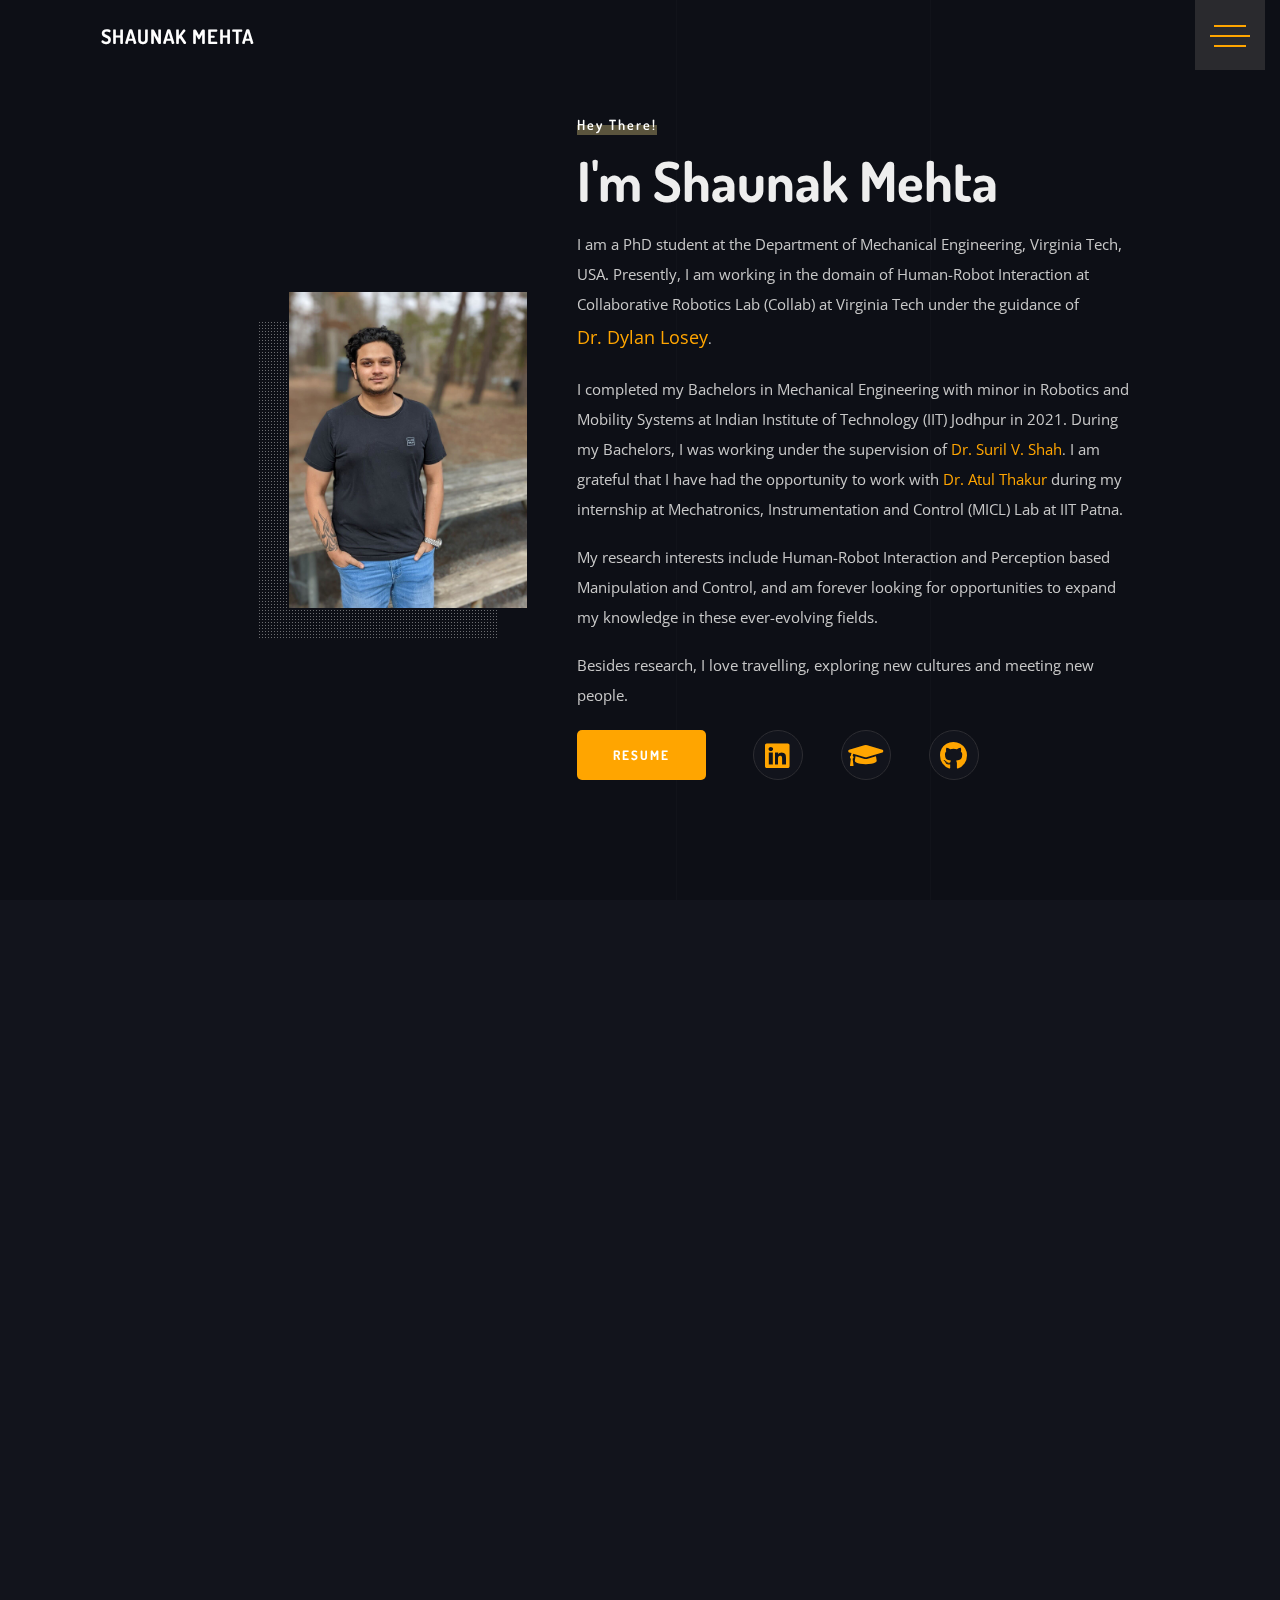
==== index.html @ 3166e446 "update test" ====
<!DOCTYPE html>
<html lang="zxx" class="no-js">

    
<meta http-equiv="content-type" content="text/html;charset=UTF-8" />
<head>

    	<!-- Metas -->
        <meta charset="utf-8">
		<meta http-equiv="X-UA-Compatible" content="IE=edge" />
        <meta name="viewport" content="width=device-width, initial-scale=1, maximum-scale=1, user-scalable=0" />
		<meta name="keywords" content="HTML5 Template Stark onepage themeforest" />
		<meta name="description" content="Stark - Onepage Multi-Purpose HTML5 Template" />
		<meta name="author" content="" />

		<!-- Title  -->
        <title>Shaunak Mehta</title>
        
		<!-- Google Fonts -->
        <link href="https://fonts.googleapis.com/css?family=Dosis:300,400,500,600,700,800" rel="stylesheet">
        <link href="https://fonts.googleapis.com/css?family=Open+Sans:300,400,500,600,700,800" rel="stylesheet">

		<!-- Plugins -->
		<link rel="stylesheet" href="css/plugins.css" />

        <!-- Core Style Css -->
        <link rel="stylesheet" href="css/style.css" />

        <script src="js/modernizr-custom.js"></script>

    </head>

    <body>
        
        <!-- =====================================
        ==== Start Loading -->

        <div class="loading valign text-center">
            <div class="full-width">
                <img src="img/loading.svg" alt="">
            </div>
        </div>

        <!-- End Loading ====
        ======================================= -->


        <!-- =====================================
        ==== Start nav-button -->

	    <div class="nav-button">
            <button class="menu-button menu-icon hover-target" id="menu-button"><span>Menu</span></button>
        </div>

        <!-- End nav-button ====
        ======================================= -->


       <!-- =====================================
        ==== Start Navbar -->
        
    	<nav class="pages-nav">
            <div class="pages-nav__item nav__list-item"><a class="link link--page hover-target" href="#page-home" style="font-size: 22px;">Home</a></div>
            <div class="pages-nav__item nav__list-item"><a class="link link--page hover-target" href="#page-projects" style="font-size: 22px;">Projects</a></div>
            <div class="pages-nav__item nav__list-item"><a class="link link--page hover-target" href="#page-publications" style="font-size: 22px;">Publications</a></div>
            <div class="pages-nav__item nav__list-item"><a class="link link--page hover-target" href="#page-contact" style="font-size: 22px;">Contact</a></div>
        </nav>

        <!-- End Navbar ====
        ======================================= -->



        <!-- =====================================
        ==== Start pages-stack -->
        
        <div class="pages-stack">

            <!-- Home -->
            <div class="page home" id="page-home">
                <header id="site-header" class="fixed-top">
                    <div class="container">
                        <nav class="navbar navbar-expand-lg stroke" align:left>
                            <a class="link link--page hover-target" style="font-size: 20px; top:15px;" href="index.html"><span class="underline-title-on-hover">Shaunak Mehta</span></a>
                            <div class="logo"></div>
                        </nav>
                    </div>
                </header>
                <div class="container-fluid">
                    <div class="row">
                        <div class="col-xs-0 col-md-1">  </div>
                        <div class="col-xs-5 col-md-3">
                            <div class="img valign">
                                <div class="pattern">
                                    <img src="img/sam_3.jpg" width=100% height="auto" alt="">
                                </div>
                            </div>
                        </div>
                        <div class="col-xs-7 col-md-7">
                            <div class="content section-padding valign">
                                <div class="caption">
                                    <h6>Hey There!</h6>
                                    <h1>I'm Shaunak Mehta</h1>
                                    <p>
                                        <font style="font-size: 15px;">I am a PhD student at the Department of Mechanical Engineering, Virginia Tech,
                                            USA. Presently, I am working in the domain of Human-Robot Interaction at
                                            Collaborative Robotics Lab (Collab) at Virginia Tech under the guidance of
                                        </font style="font-size: 15px;"> <a href="https://dylanlosey.com/"> <span class="underline-on-hover" style="font-size: 18px;">
                                            Dr. Dylan Losey </span>
                                        </a>.
                                    </p>
                                    <br>
                                    <p>
                                        <font style="font-size: 15px;">I completed my Bachelors in Mechanical Engineering with minor in Robotics and
                                            Mobility Systems at Indian Institute of Technology (IIT) Jodhpur in 2021. During
                                            my Bachelors, I was working under the supervision of </font> <a
                                            href="http://surilshah.weebly.com/"><span class="underline-on-hover" style="font-size: 15px;">
                                            Dr. Suril V. Shah</span>
                                        </a>. <font style="font-size: 15px;">I am grateful that I have had the opportunity to work with </font> <a style="font-size: 15px;"
                                            href="http://www.iitp.ac.in/~athakur/index.html"><span class="underline-on-hover">
                                            Dr. Atul Thakur</span>
                                        </a>
                                        <font style="font-size: 15px;">during my internship at Mechatronics, Instrumentation and Control (MICL) Lab
                                            at IIT Patna. </font>
                                    </p>
                                    <br>
                                    <p>
                                        <font style="font-size: 15px;"> My research interests include Human-Robot Interaction and Perception based
                                            Manipulation and Control, and am forever looking for opportunities to expand my
                                            knowledge in these ever-evolving fields. </font>
                                    </p>
                                    <br>
                                    <p>
                                        <font style="font-size: 15px;"> Besides research, I love travelling, exploring new cultures and meeting new
                                            people.<br></font>
                                    </p>
    
                                    <a href="RESUME/Shaunak_Resume_2022.pdf" class="butn butn-bg mt-20">
                                        <span>Resume</span>
                                    </a>
    
                                    <div class="social">
                                        <right>
                                            &emsp;
                            
                                            <a href="https://www.linkedin.com/in/shaunak-mehta-b368a2164/"><span
                                                    class="icon">
                                                    <i class="fab fa-linkedin fa-2x" style="color:orange;"></i></span>
                                            </a>
                                            &emsp;&emsp;
                                            <a href="https://scholar.google.com/citations?user=_w0rrk8AAAAJ&hl=en"><span
                                                    class="icon">
                                                    <i class="fa fa-graduation-cap fa-2x" style="color:orange;"></i></span>
                                            </a>
                                            &emsp;&emsp;
                                            <a href="https://github.com/mehtashaunak"><span class="icon">
                                                    <i class="fab fa-github fa-2x" style="color:orange;"></i></span>
                                            </a>
                                            <!-- &emsp;&emsp;
                                            <a href="https://www.facebook.com/shaunak.mehta.54"><span class="icon">
                                                    <i class="fab fa-facebook-f fa-2x" style="color:orange;"></i></span>
                                            </a> -->
                                        </right>
    
                                    </div>
                                </div>
                            </div>
                        </div>
    
                    </div>
                </div>
            </div>
            <!-- /Home -->

            
            <!-- Projects -->
            <div class="page about" id="page-projects">
                
                <div class="butn">
                    <a href="index.html"><span
                        class="icon" >
                        <i class="fas fa-home fa-3x" style="color:orange"></i></span>
                    </a>
                </div>

                <div class="container-fluid">
                    <div class="row">
    
                        <div class="col-xs-8 col-lg-12">
                            <div class="content section-padding">
    
                                <div class="section-head">
                                    <h5><span style="color: orange">P</span>rojects</h5>
                                    <h3>Projects</h3>
                                </div>
    
    
                                <div class="services mt-80">
                                    <div class="sub-head mb-50">
                                        <h5>Past <span style="color: orange">Projects</span></h5>
                                    </div>
    
                                    <div class="row">
                                        <!-- <div class="col-md-9">
                                            <div class="item">
                                                <div class="sub-head-title mb-50">
                                                    <h5><span>Learning Latent Actions Without Human Demonstrations</span>
                                                    </h5>
                                                    <h6 style="font-size:15px">August 2021 – September 2021 | Guide - Dr.
                                                        Dylan Losey | Virginia Tech , USA</h6>
                                                    <p>• Aimed to remove human from the loop for training a robot to perform
                                                        assistive tasks for disabled people. <br>
                                                        • Trained the robot in a simulated environment by defining a reward
                                                        function to accomplish a certain task while maximizing the Shanon
                                                        entropy. <br>
                                                        • Combined the learned actions and transferred these complex actions
                                                        to simple 2 degree of freedom joystick inputs for ease of completing
                                                        daily tasks. <br>
                                                        • Conducted a user study to find the ease of use of our method
                                                        compared to industry standards and to understand what an
                                                        inexperienced user prefers to use.</p>
                                                </div>
                                            </div>
                                        </div> -->
    
                                        <div class="col-xs-0 col-md-2">  </div>
                                        <div class="col-xs-0 col-md-8">
                                            <div class="item">
                                                <div class="sub-head-title mb-50">
                                                    <h5><span>Vision Based Control and Manipulation of Half Humanoid
                                                            Robot</span></h5>
                                                    <h6 style="font-size:15px">Indian Space Research Organization (ISRO) |
                                                        Respond Project | March 2021 - May 2021</h6>
                                                    <p>• Set up and controlled the custom half humanoid developed by ISRO using ROS and MoveIt. <br>
                                                        • Extracted pose from vision data in 3D Cartesian space to implement motion planning with and without obstacles. <br>
                                                        • Implemented eye to hand Image Based Visual Servoing in Joint Space for the custom robot.
                                                    </p>
                                                </div>
                                            </div>
                                        </div>
                                    </div>
    
                                    <div class="row">
                                        <div class="col-xs-0 col-md-2">  </div>
                                        <div class="col-xs-0 col-md-8">
                                            <div class="item">
                                                <div class="sub-head-title mb-50">
                                                    <h5><span>Image Based Visual Servoing for Tumbling Objects</span></h5>
                                                    <h6 style="font-size:15px">November 2020 – February 2021 | Guide - Dr.
                                                        Suril V. Shah | IIT Jodhpur , India</h6>
                                                    <p>• Extracted feature points from an uncooperative tumbling object to
                                                        create an elliptical track in the image plane. <br>
                                                        • A proportional controller was utilozed in order to minimize the
                                                        error between the current elliptical track and the desired features.
                                                        <br>
                                                        • This algorithm was successfully implemented on a 6 DoF UR-5 robot
                                                        to servo towards a tumblong object.</p>
                                                </div>
                                            </div>
                                        </div>
                                    </div>
                                        
                                    <div class="row">
                                        <div class="col-xs-0 col-md-2">  </div>
                                        <div class="col-xs-0 col-md-8">
                                            <div class="item">
                                                <div class="sub-head-title mb-50">
                                                    <h5><span>Student Mixture Model Based Visual Servoing</span></h5>
                                                    <h6 style="font-size:15px">August 2019 – October 2020 | Guide - Dr.
                                                        Suril Shah | IIT Jodhpur , India</h6>
                                                    <p>• Developed a novel approach for visual servoing based on student
                                                        t-distribution mixture model (SMM).<br>
                                                        • Successfully achieved image modelling using SMM, analytically
                                                        formulated interaction matrix and a SMM based framework for Image
                                                        Based Visual Servoing (IBVS) without any requirement of feature
                                                        tracking and correspondence.<br>
                                                        • Systematic experimental validation was carried out using various
                                                        test scenarios, test objects (shapes and sizes), object textures,
                                                        obstacles etc. showing promising results.</p>
                                                </div>
                                            </div>
                                        </div>
                                    </div>
    
                                    <div class="row">
                                        <div class="col-xs-0 col-md-2">  </div>
                                        <div class="col-xs-0 col-md-8">
                                            <div class="item">
                                                <div class="sub-head-title mb-50">
                                                    <h5><span>Design and Development of Laparoscopic Simulator with 3 DoF
                                                            Haptic Feedback</span></h5>
                                                    <h6 style="font-size:15px">(Summer Research Internship) May 2019 – July
                                                        2019 | Guide - Dr. Atul Thakur | Indian Institute of Technology
                                                        Patna, India</h6>
                                                    <p>• This project aimed to develop of a novel kinesthetic haptic device
                                                        for laparoscopic simulation providing a 3 DoF force feedback.<br>
                                                        • Development was focussed on user interaction with virtual organs
                                                        instead of cadavers for realistic experience, for training and
                                                        improving the skills of surgeons in surgical process of
                                                        laparoscopy.<br>
                                                        • Achieved force feedback in x and y direction using a cable-driven
                                                        parallel mechanism, and in z-direction using a ferrofluid based
                                                        damper and a capstan drive mechanism.</p>
                                                </div>
                                            </div>
                                        </div>
                                    </div>
    
                                    <div class="row">
                                        <div class="col-xs-0 col-md-2">  </div>
                                        <div class="col-xs-0 col-md-8">
                                            <div class="item">
                                                <div class="sub-head-title mb-50">
                                                    <h5><span>Vision Based Control and Grasping with UR-5 Manipulator</span>
                                                    </h5>
                                                    <h6 style="font-size:15px">January 2019 – April 2019 | Guide - Dr. Suril
                                                        Shah | IIT Jodhpur , India</h6>
                                                    <p>• Studied the Image Based Visual Servoing algorithm and operation of
                                                        UR-5 Robotic Manipulator.<br>
                                                        • Successfully controlled the position, velocity and acceleration of
                                                        6 Degree of Freedom UR-5 manipulator using ROS. <br>
                                                        • Multiple feature detection and tracking was achieved with the
                                                        implementation of visual servoing algorithm.</p>
                                                </div>
                                            </div>
                                        </div>
                                    </div>
    
                                    <div class="row">
                                        <div class="col-xs-0 col-md-2">  </div>
                                        <div class="col-xs-0 col-md-8">
                                            <div class="item">
                                                <div class="sub-head-title mb-50">
                                                    <h5><span>Dsign and Development of a Smart Rail Guided Vehicle
                                                            (RGV)</span></h5>
                                                    <h6 style="font-size:15px">(Summer Internship) May 2018 – July 2018
                                                        |Godrej Interio, Mumbai, India</h6>
                                                    <p>• The focus of this pojects was to design and prototype an automated
                                                        RGV for interplant material transfer in an industrial setting.<br>
                                                        • A RGV was designed on Fusion 360 taking into onsideration the
                                                        payload, slope, operating speeds, etc. and a detailed analysis was
                                                        performed for the same.<br>
                                                        • A LIDAR sensor was integrated to get a real-time feedback of the
                                                        open environment to avoid the obstacles/personnel in its path for
                                                        the purpose of avoiding hazards.</p>
                                                </div>
                                            </div>
                                        </div>
                                    </div>
    
                                    <div class="row">
                                        <div class="col-xs-0 col-md-2">  </div>
                                        <div class="col-xs-0 col-md-8">
                                            <div class="item">
                                                <div class="sub-head-title mb-50">
                                                    <h5><span>Bluetooth Integrated Automotive with Obstacle Avoidance
                                                        </span></h5>
                                                    <h6 style="font-size:15px">January 2018 – April 2018 | IIT Jodhpur ,
                                                        India</h6>
                                                    <p>• Interfaced a battery operated vehicle with smart phone with the
                                                        help of a HC-05 bluetooth module using an Arduino platform.<br>
                                                        • Developed an application to connect to and control the car using
                                                        the smart phone.<br>
                                                        • A SONAR interfaced with an Arduino platform was used to scan the
                                                        surrounding areas for obstacles and accordingly govern
                                                        the car to safety surpassing the input given by the smartphone.</p>
                                                </div>
                                            </div>
                                        </div>
                                    </div>
                                </div>
    
                            </div>
                        </div>
                        <div class="col-lg-5 simg bg-img" data-background="img/1.jpg"></div>
    
                    </div>
                </div>
            </div>
            <!-- /Portfolio -->

            <!-- blog -->
            <div class="page about" id="page-publications">
                <div class="butn">
                    <a href="index.html"><span
                        class="icon" >
                        <i class="fas fa-home fa-3x" style="color:orange"></i></span>
                    </a>
                </div>
                <div class="container-fluid">
                    <div class="row">
                        <div class="col-xs-8 col-lg-12">
                            <div class="content section-padding">
                                <div class="section-head">
                                    <h5><span style="color: orange">P</span>ublications</h5>
                                    <h3>Publications</h3>
                                </div>
                                <div class="services mt-80">
                                    <div class="sub-head mb-50">
                                        <h5><span style="color: orange">2022</span></h5>
                                    </div>
    
                                    <div class="row">
                                        <div class="col-xs-0 col-md-1">  </div>
                                        <div class="col-xs-0 col-md-11">
    
                                            <table>
                                                <tr>
                                                    <td align="left">
                                                        <h6 style="font-size:30px"> <font>RISO: Combining Rigid Grippers with Soft Switchable Adhesives</font></h6>
                                                        <br>
                                                        <h6 style="font-size:20px"><font> Shaunak A. Mehta, Yeunhee Kim, Joshua Hoegerman, 
                                                            Michael D. Bartlett and Dylan P. Losey </font></h6> 
                                                        <a href="papers/shaunak_robosoft2023.pdf" class="butn_pub butn_pub-bg mt-20">
                                                            <span style="font-size:15px">Read Paper</span>
                                                        </a>
                                                        </h6>
                                                    </td> 
                                                    <td align="center">
                                                        <img src="img/shaunak_robosoft2023.png" width=50% height="auto" alt="">
                                                    </td>
                                                </tr>
                                                <tr>
                                                    <td> <br></td>
                                                    <td> <br></td>
                                                </tr>
                                                <tr>
                                                    <td align="left">
                                                        <h6 style="font-size:30px"> <font>Unified Learning from Demonstrations, Corrections and Preferences
                                                            During Physical Human-Robot Interaction</font></h6>
                                                        <br>
                                                        <h6 style="font-size:20px"><font> Shaunak A. Mehta and Dylan P. Losey </font></h6> 
                                                        <a href="papers/shaunak_thri2022.pdf" class="butn_pub butn_pub-bg mt-20">
                                                            <span style="font-size:15px">Read Paper</span>
                                                        </a>
                                                        </h6>
                                                    </td> 
                                                    <td align="center">
                                                        <img src="img/shaunak_thri2022.png" width=50% height="auto" alt="">
                                                    </td>
                                                </tr>
                                                <tr>
                                                    <td> <br></td>
                                                    <td> <br></td>
                                                </tr>
                                                <tr>
                                                    <td align="left">
                                                        <h6 style="font-size:30px"> <font>Learning to Share Autonomy from Repeated Human-Robot Interaction</h6>
                                                        <br>
                                                        <h6 style="font-size:20px"><font>Ananth Jonnavittula, Shaunak A. Mehta and Dylan P. Losey </font></h6> 
                                                        <a href="papers/ananth_tro2022.pdf" class="butn_pub butn_pub-bg mt-20">
                                                            <span style="font-size:15px">Read Paper</span>
                                                        </a>
                                                        </h6>
                                                    </td> 
                                                    <td align="center">
                                                        <img src="img/ananth_tro2022.png" width=50% height="auto" alt="">
                                                    </td>
                                                </tr>
                                                <tr>
                                                    <td> <br></td>
                                                    <td> <br></td>
                                                </tr>
                                                <tr>
                                                    <td align="left">
                                                        <h6 style="font-size:30px"> <font>Learning Latent Actions Without Human Demonstrations</h6>
                                                        <br>
                                                        <h6 style="font-size:20px"><font>Shaunak A. Mehta, Sagar Parekh and Dylan P. Losey</font></h6> 
                                                        <a href="papers/shaunak_icra2022.pdf" class="butn_pub butn_pub-bg mt-20">
                                                            <span style="font-size:15px">Read Paper</span>
                                                        </a>
                                                        </h6>
                                                    </td> 
                                                    <td align="center">
                                                        <img src="img/shaunak_icra2022.png" width=50% height="auto" alt="">
                                                    </td>
                                                </tr>
                                            </table>
                                        </div>
                                    </div>
                                </div>
    
                                <div class="services mt-80">
                                    <div class="sub-head mb-50">
                                        <h5><span style="color: orange">2020</span></h5>
                                    </div>
    
                                    <div class="row">
                                        <div class="col-xs-0 col-md-1">  </div>
                                        <div class="col-xs-0 col-md-11">
                                            <table>
                                                <tr>
                                                    <td align="left">
                                                        <h6 style="font-size:30px"> <font>Student Mixture
                                                            Model Based Visual Servoing</h6>
                                                        <br>
                                                        <h6 style="font-size:20px"><font>Mithun P., Shaunak A. Mehta, Suril V.
                                                            Shah, Gaurav Bhatnagar, K.Madhava Krishna.</font></h6> 
                                                        <a href="papers/SMM_2020.pdf" class="butn_pub butn_pub-bg mt-20">
                                                            <span style="font-size:15px">Read Paper</span>
                                                        </a>
                                                        </h6>
                                                    </td> 
                                                    <td align="center">
                                                    </td>
                                                </tr>
                                            </table>
                                        </div>
                                    </div>
                                </div>
                            </div>
                        </div>
                    </div>
                </div>
            </div>
            <!-- /blog -->


            <!-- Contact -->
            <div class="page contact" id="page-contact">
                <div class="butn">
                    <a href="index.html"><span
                        class="icon" >
                        <i class="fas fa-home fa-3x" style="color:orange"></i></span>
                    </a>
                </div>
                <div class="container-fluid">
                    <div class="row">
    
                        <div class="col-lg-12">
                            <div class="content section-padding">
    
                                <div class="section-head">
                                    <h5><span style="color: orange;">C</span>ontact Me</h5>
                                    <h3>Contact</h3>
                                </div>
    
                                <div class="contact-info">
                                    <div class="sub-head mb-50">
                                        <h5>Contact <span style="color: orange;"> Info</span></h5>
                                    </div>
    
                                    <div class="row">
                                        <div class="col-xs-6 col-sm-6 col-md-6">
                                            <div class="item">
                                                <span class="icon"><i class="fas fa-phone"
                                                        style="color: orange;"></i></span>
                                                <div class="cont">
                                                    <h6>Phone</h6>
                                                    <p>+1 (267) 466-7174 </p>
                                                </div>
                                            </div>
                                        </div>
                                        <div class="col-xs-6 col-sm-6 col-md-6">
                                            <div class="item">
                                                <span class="icon"><i class="fas fa-envelope"
                                                        style="color: orange;"></i></span>
                                                <div class="cont">
                                                    <h6>Email</h6>
                                                    <a
                                                        href="https://mail.google.com/mail/u/0/?fs=1&tf=cm&source=mailto&to=mehtashaunak@vt.edu">
                                                        <span class="underline-contact-on-hover">mehtashaunak@vt.edu</span>
                                                    </a>
                                                </div>
                                            </div>
                                        </div>
    
    
                                    </div>
                                    <div class="sub-head mb-50">
                                        <h5>Social <span style="color: orange;"> Media</span></h5>
                                    </div>
    
                                    <div class="row">
                                        <div class="col-xs-6 col-sm-6 col-md-6">
                                            <div class="item">
                                                <span class="icon"><i class="fab fa-linkedin"
                                                        style="color: orange;"></i></span>
                                                <div class="cont">
                                                    <h6>LinkedIn</h6>
                                                    <a href="https://www.linkedin.com/in/shaunak-mehta-b368a2164/">
                                                        <span class="underline-contact-on-hover">Connect</span>
                                                    </a>
                                                </div>
                                            </div>
                                        </div>
                                        <div class="col-xs-6 col-sm-6 col-md-6">
                                            <div class="item">
                                                <span class="icon"><i class="fa fa-graduation-cap"
                                                        style="color: orange;"></i></span>
                                                <div class="cont">
                                                    <h6>Google Scholar</h6>
                                                    <a href="https://scholar.google.com/citations?user=_w0rrk8AAAAJ&hl=en">
                                                        <span class="underline-contact-on-hover"> Citations</span>
                                                    </a>
                                                </div>
                                            </div>
                                        </div>
                                    </div>
    
                                    <div class="row">
                                        <div class="col-xs-6 col-sm-6 col-md-6">
                                            <div class="item">
                                                <span class="icon"><i class="fab fa-github "
                                                        style="color: orange;"></i></span>
                                                <div class="cont">
                                                    <h6>GitHub</h6>
                                                    <a href="https://github.com/mehtashaunak">
                                                        <span class="underline-contact-on-hover">View Profile</span>
                                                    </a>
                                                </div>
                                            </div>
                                        </div>
                                        <div class="col-xs-6 col-sm-6 col-md-6">
                                            <div class="item">
                                                <span class="icon"><i class="fab fa-facebook-f"
                                                        style="color: orange;"></i></span>
                                                <div class="cont">
                                                    <h6>Facebook</h6>
                                                    <a href="https://www.facebook.com/shaunak.mehta.54">
                                                        <span class="underline-contact-on-hover">View Profile</span>
                                                    </a>
                                                </div>
                                            </div>
                                        </div>
                                    </div>
    
                                </div>
    
                            </div>
                        </div>
                        <div class="col-lg-5 simg bg-img" data-background="img/5.jpg"></div>
    
                    </div>
                </div>
            </div>
            <!-- /Contact -->

        </div>

        <!-- End pages-stack ====
        ======================================= -->



        <!-- =====================================
        ==== Start cursor -->

        <div class='cursor' id="cursor"></div>
        <div class='cursor2' id="cursor2"></div>
        <div class='cursor3' id="cursor3"></div>

        <!-- End cursor ====
        ======================================= -->


       
        <!-- jQuery -->
        <script src="js/jquery-3.0.0.min.js"></script>
        <script src="js/jquery-migrate-3.0.0.min.js"></script>

        <!-- popper.min -->
        <script src="js/popper.min.js"></script>

        <!-- bootstrap -->
        <script src="js/bootstrap.min.js"></script>

        <!-- classie -->
        <script src="js/classie.js"></script>

        <!-- Main -->
        <script src="js/main.js"></script>

        <!-- jquery.waypoints.min -->
        <script src="js/jquery.waypoints.min.js"></script>

        <!-- jquery.counterup.min -->
        <script src="js/jquery.counterup.min.js"></script>

        <!-- owl carousel -->
        <script src="js/owl.carousel.min.js"></script>

        <!-- isotope.pkgd.min js -->
        <script src="js/isotope.pkgd.min.js"></script>

        <!-- jquery.magnific-popup.min js -->
        <script src="js/jquery.magnific-popup.min.js"></script>

        <!-- validator js -->
        <script src="js/validator.js"></script>

        <!-- custom scripts -->
        <script src="js/scripts.js"></script>

    </body>

</html>
---- css/plugins.css ----
/*-----------------------------------------------------------------------------------

    Description: The Multi-Purpose Onepage Template
    Author: ui-themez
    Author URI: http://themeforest.net/user/ui-themez
    Version: 1.0

-----------------------------------------------------------------------------------*/

/* ----------------------------------------------------------------
			[ All Css Plugins & Helper Classes File ]
-----------------------------------------------------------------*/

/* == bootstrap == */
@import url("plugins/bootstrap.min.css");

/* == animate Headline == */
@import url("plugins/animate.min.css");

/* == YouTubePopUp == */
@import url("plugins/component.css");

/* == component == */
@import url("plugins/component.css");

/* == magnific-popup == */
@import url("plugins/magnific-popup.css");

/* == themify-icons icon font == */
@import url("plugins/themify-icons.css");

/* == fontawesome icon font == */
@import url("plugins/fontawesome-all.min.css");

/* == owl.carousel == */
@import url("plugins/owl.carousel.min.css");
@import url("plugins/owl.theme.default.min.css");

/* == helper classes == */
@import url("plugins/helper.css");
---- css/style.css ----
/*-----------------------------------------------------------------------------------
 Theme Name: Stark
 Description: The Portfolio Onepage Template
 Author: ui-themez
 Author URI: http://themeforest.net/user/ui-themez
 Version: 1.0
 Main Color   : #FAC921
 main Fonts    : Poppins , Open Sans
-----------------------------------------------------------------------------------*/
/* ----------------------------------------------------------------
 == Table Of Content
	01 Basics
	02 Buttons
	03 pages-nav
	04 page
	05 home
	06 about
	07 resume
	08 portfolio
	09 portfolio
	10 contact
	11 Responsive
	12 Theme Switch
 	13 Footer
---------------------------------------------------------------- */
/* ----------------------------------------------------------------
     [ 01 Start Basics ]
-----------------------------------------------------------------*/
* {
  margin: 0;
  padding: 0;
  -webkit-box-sizing: border-box;
          box-sizing: border-box;
  outline: none;
  list-style: none;
  word-wrap: break-word;
}

body {
  color: #fff;
  line-height: 1.3;
  font-weight: 400;
  font-size: 14px;
  font-family: 'Dosis', sans-serif;
  overflow-x: hidden !important;
  background: #12141C;
}

h1, h2, h3, h4, h5, h6 {
  font-weight: 600;
  margin-bottom: 0;
}

p {
  font-size: 14px;
  font-weight: 400;
  font-family: 'Open Sans', sans-serif;
  color: rgb(201, 201, 201);
  line-height: 2;
  margin: 0;
}

/* img {
  width: 100%;
  height: auto;
}

img {
  width: 100%;
  height: auto;
} */

ul {
  margin-bottom: 0;
}

span, a, a:hover {
  display: inline-block;
  text-decoration: none;
  color: inherit;
}

.section-padding {
  padding: 60px 40px;
}

.section-head {
  margin-bottom: 50px;
  position: relative;
}
.section-head h5 {
  color: #eee;
  font-size: 14px;
  font-weight: 700;
  letter-spacing: 4px;
  text-transform: uppercase;
}
.section-head h5 span {
  color: #d0bb79;
  font-size: 55px;
  font-weight: 800;
  text-transform: uppercase;
  position: relative;
  margin-right: 5px;
  padding: 0 5px;
}
.section-head h5 span:after {
  content: '';
  width: 100%;
  height: 100%;
  position: absolute;
  left: 0;
  bottom: 0;
  background: #2D2D32;
  opacity: .5;
  z-index: -1;
}
.section-head h3 {
  font-size: 80px;
  font-weight: 800;
  letter-spacing: 30px;
  text-transform: uppercase;
  color: #2A2A2E;
  position: absolute;
  bottom: -30%;
  left: 8%;
  width: 100%;
  text-align: left;
  opacity: .2;
  z-index: -1;
}

.sub-head {
  padding-bottom: 20px;
  border-bottom: 1px dashed #847c7c;
  position: relative;
}
.sub-head:after {
  content: '';
  width: 10px;
  height: 10px;
  border: 1px solid #847c7c;
  border-radius: 50%;
  position: absolute;
  right: -10px;
  bottom: -5px;
}
.sub-head h5 {
  color: #fff;
  font-weight: 800;
  text-transform: uppercase;
}

.sub-head span {
  color:  orange;
}

.sub-head-title {
  padding-bottom: 0px;
  /* border-bottom: 1px dashed #847c7c; */
  position: relative;
}
/* .sub-head-title:after {
  content: '';
  width: 10px;
  height: 10px;
  border: 1px solid #847c7c;
  border-radius: 50%;
  position: absolute;
  right: -10px;
  bottom: -5px;
} */

.sub-head-title h5 {
  color: #fff;
  font-weight: 800;
  /* text-transform: uppercase; */
}
.sub-head h6 {
  color: #fff;
  font-weight: 50;
  /* text-transform: uppercase; */
}
.sub-head-title span {
  color: #ccc;
}

.bg-gray {
  background: #12141C;
}

.o-hidden {
  overflow: hidden;
}

.ontop {
  position: relative;
  z-index: 4;
}

.position-re {
  position: relative;
}

.full-width {
  width: 100% !important;
}

.lg-line-height {
  line-height: 1.5;
}

.bg-img {
  background-size: cover;
  background-repeat: no-repeat;
  background-position: center center;
}

.bg-fixed {
  background-attachment: fixed;
}

.valign {
  display: -webkit-box;
  display: -ms-flexbox;
  display: flex;
  -webkit-box-align: center;
  -ms-flex-align: center;
  align-items: center;
}

.container-fluid {
  padding: 0;
}

.owl-theme .owl-nav.disabled + .owl-dots {
  margin-top: 15px;
  display: inline-block;
}

.owl-theme .owl-dots .owl-dot span {
  width: 10px;
  height: 10px;
  margin: 0 5px;
  border-radius: 50%;
  background: rgba(200, 200, 200, 0.4);
}

.owl-theme .owl-dots .owl-dot.active span,
.owl-theme .owl-dots .owl-dot:hover span {
  background: #d0bb79;
}

.box {
  display: flex;
  align-items:center;
}
/* ----------------------------------------------------------------
     [ End Basics ]
-----------------------------------------------------------------*/
/* ----------------------------------------------------------------
     [ 02 Start Buttons ]
-----------------------------------------------------------------*/
.butn {
  padding: 15px 35px;
  border-radius: 5px;
  position: relative;
  z-index: 3;
  border: 1px solid transparent;
  -webkit-transition: all .4s;
  transition: all .4s;
  cursor: pointer;
  outline: none !important;
  overflow: hidden;
}
.butn:after {

/*   content: 'RESUME'; */
  padding: 15px 35px;
  border-radius: 5px;
  position: relative;
  z-index: 3;
  border: 1px solid transparent;
  -webkit-transition: all .4s;
  transition: all .4s;
  background: #ffa500;
}
.butn:hover:after {
  height: 100%;
}
.butn span {
  font-weight: 700;
  font-size: 13px;
  letter-spacing: 2px;
  color: #ffa500;
  text-transform: uppercase;
  position: relative;
  z-index: 2;
}

.butn-bg {
  background: #ffa500;
}
.butn-bg:hover:after{
  background: #e27d02;
}
.butn-bg:hover span {
  color: rgb(3, 3, 3);
  text-decoration: underline;
}
.butn-bg span {
  color: #fff;
}

.butn-bord {
  background: transparent;
  border: 1px solid #ff8c00;
}
.butn-bord:hover {
  border-color: #ff8c00;
}
.butn-bord:hover span {
  color: #ffa500;
}


.butn_pub {
  padding: 5px 15px;
  border-radius: 5px;
  position: relative;
  z-index: 3;
  border: 1px solid transparent;
  -webkit-transition: all .4s;
  transition: all .4s;
  cursor: pointer;
  outline: none !important;
  overflow: hidden;
}
.butn_pub:after {

/*   content: 'RESUME'; */
  padding: 15px 35px;
  border-radius: 5px;
  position: relative;
  z-index: 3;
  border: 1px solid transparent;
  -webkit-transition: all .4s;
  transition: all .4s;
  background: #ffa500;
}
.butn_pub:hover:after {
  height: 100%;
}
.butn_pub span {
  font-weight: 700;
  font-size: 13px;
  letter-spacing: 2px;
  color: #ffa500;
  text-transform: uppercase;
  position: relative;
  z-index: 2;
}

.butn_pub-bg {
  background: #ffa500;
}
.butn_pub-bg:hover:after{
  background: #e27d02;
}
.butn_pub-bg:hover span {
  color: rgb(3, 3, 3);
  text-decoration: underline;
}
.butn_pub-bg span {
  color: #fff;
}

.butn_pub-bord {
  background: transparent;
  border: 1px solid #ff8c00;
}
.butn_pub-bord:hover {
  border-color: #ff8c00;
}
.butn_pub-bord:hover span {
  color: #ffa500;
}
/* ----------------------------------------------------------------
     [ End Buttons ]
-----------------------------------------------------------------*/
/* ----------------------------------------------------------------
     [ 03 Start pages-nav]
-----------------------------------------------------------------*/
.logo {
  
  /* float:right; */
  top: 30px;
  right: 30px;
  position: absolute;
  z-index: 9999999999;
  width: 70px;
}

.js .pages-nav__item {
  padding: 0;
  width: auto;
  /* float:right; */
}
.js .pages-nav__item .link {
  color: #fff;
  /* float:right; */
  top: -40px;
  /* right: 70px; */
  /* position: relative; */
  text-align:center;
  font-weight: 600;
  font-size: 15px;
  margin: 15px 30px;
  cursor: pointer;
}
.js .pages-nav__item .link:hover {
  color: #ffa500;
}

.menu-button {
  position: absolute;
  /* float:right; */
  top: 0;
  left: calc(100% - 85px);
  background: #2A2A2E;
  border: 15px solid #2A2A2E;
  padding: 20px;
  outline: none !important;
}

.menu-button::before, .menu-button::after, .menu-button span {
  background: #ffa500;
}

.js .pages-nav__item1 {
  padding: 0;
  width: auto;
  /* float:right; */
  top:10px;
  right:200px;
  position:absolute;
}
.js .pages-nav__item1 .link {
  display: inline-block;
  color: #fff;
  /* right: 100px; */
  /* top: -40px; */
  /* right: 70px; */
  /* position: relative; */
  text-align:center;
  font-weight: 600;
  font-size: 20px;
  margin: 15px 30px;
  cursor: pointer;
}
.js .pages-nav__item1 .link:hover {
  color: #ffa500;
}

.underline-title-on-hover {
  color: #ffffff;
  /* text-decoration: underline; */
}

.underline-title-on-hover:hover{
  color: #ffa500;
  text-decoration-color: #ffa500;
  text-decoration: underline;
}

.underline-on-hover {
  color: #ffa500;
  /* text-decoration: underline; */
}

.underline-on-hover:hover{
  color: #bfb8ff;
  text-decoration-color: #bfb8ff;
  text-decoration: underline;
}
/* ----------------------------------------------------------------
     [ End pages-nav ]
-----------------------------------------------------------------*/
/* ----------------------------------------------------------------
     [ 04 Start page ]
-----------------------------------------------------------------*/
.js .page {
  background: #0D0F16;
}

.page .content, .page.home {
  height: 100vh;
  overflow-y: auto;
  -ms-overflow-style: none;
  overflow: -moz-scrollbars-none;
}

.page .content::-webkit-scrollbar {
  display: none;
}

.simg {
  height: 100vh;
}

/* ----------------------------------------------------------------
     [ End page ]
-----------------------------------------------------------------*/
/* ----------------------------------------------------------------
     [ 05 Start home ]
-----------------------------------------------------------------*/
.home .img {
  background: #0D0F16;
  height: 100vh;
  padding: 30px;
}
.home .img .pattern {
  position: relative;
}
.home .img .pattern:after {
  content: '';
  width: 100%;
  height: 100%;
  background-image: url(../img/dot.png);
  background-repeat: repeat;
  position: absolute;
  left: 120px;
  top: 30px;
  opacity: .5;
}
.home .img img {
  position: relative;
  margin-left: 150px;
  z-index: 2;
}
.home .content:after {
  content: '';
  position: absolute;
  top: 0;
  left: 33.3333%;
  width: 33.3333%;
  height: 100%;
  border-right: 1px solid #12141C;
  border-left: 1px solid #12141C;
  opacity: .8;
  z-index: -1;
}
.home .content .caption {
  margin-left: 100px;
}
.home .content .caption h6 {
  font-size: 14px;
  letter-spacing: 2px;
  display: inline-block;
  margin-bottom: 15px;
  position: relative;
  z-index: 3;
}
.home .content .caption h6:after {
  content: '';
  width: 100%;
  height: 10px;
  position: absolute;
  left: 0;
  bottom: -2px;
  background: #d0bb79;
  opacity: .4;
  z-index: -1;
}
.home .content .caption h1 {
  color: #eee;
  font-weight: 700;
  margin-bottom: 15px;
}
.home .content .caption .social {
  display: inline-block;
  /* top: -20px; */
  margin-left: 50px;
  right: 25px;
  /* bottom: 0px; */
  position: relative;
  
}
.home .content .caption .social .icon {
  float:right;
  width: 50px;
  height: 50px;
  line-height: 60px;
  text-align: center;
  border-radius: 50%;
  background: #12141C;
  border: 1px solid #2D2D32;
  margin: 0 2px;
  -webkit-transition: all .4s;
  transition: all .4s;
}
.home .content .caption .social .icon:hover {
  border-style: dashed;
  color: #ffa500;
  border-color: #ffa500;
}

/* ----------------------------------------------------------------
     [ End home ]
-----------------------------------------------------------------*/
/* ----------------------------------------------------------------
     [ 06 Start about ]
-----------------------------------------------------------------*/
.about .intro {
  color: #eee;
  font-weight: 600;
  line-height: 1.6;
  margin-bottom: 15px;
}
.about .intro b {
  font-weight: 300;
  color: #d0bb79;
}
.about .butn {
  margin: 15px 5px 0;
}
.about .inform {
  padding: 40px 15px;
  border-radius: 10px;
  background: #12141C;
  margin: 80px 0;
  text-align: center;
}
.about .inform .icon {
  color: #d0bb79;
  font-size: 20px;
  margin-bottom: 15px;
}
.about .inform h6 {
  font-size: 13px;
  text-transform: uppercase;
  margin-bottom: 10px;
}
.about .inform p {
  font-size: 13px;
  color: #ccc;
}
.about .services .item {
  margin-bottom: 30px;
  padding: 30px;
  border: 1px solid #2A2A2E;
  border-radius: 5px;
  background: #12141C;
}
.about .services .item .icon {
  font-size: 35px;
  color: #d0bb79;
  margin-bottom: 30px;
}
.about .services .item h5 {
  font-weight: 800;
  letter-spacing: 1px;
  margin-bottom: 7px;
}
.about .services .item h6 {
  font-weight: 300;
  letter-spacing: 2px;
  margin-bottom: 5px;
}
.about .services .item p {
  font-size: 15px;
  margin-bottom: -45px;
}
.about .price .item {
  padding: 40px 30px;
  border-radius: 5px;
  position: relative;
  z-index: 3;
  background-color: #12141C;
}
.about .price .item .best {
  position: absolute;
  top: -10px;
  left: -10px;
  height: 120px;
  width: 120px;
  overflow: hidden;
}
.about .price .item .best:before {
  content: '';
  width: 12px;
  height: 10px;
  background-color: #998958;
  position: absolute;
  right: 0;
  top: 0;
}
.about .price .item .best:after {
  content: '';
  width: 10px;
  height: 12px;
  background-color: #998958;
  position: absolute;
  left: 0;
  bottom: 0;
}
.about .price .item .best span {
  background-color: #d0bb79;
  color: #fff;
  padding: 10px 0;
  font-size: 12px;
  -webkit-transform: rotate(-45deg);
          transform: rotate(-45deg);
  position: absolute;
  top: 30px;
  left: -37px;
  width: 140%;
  z-index: 2;
}
.about .price .type h5 {
  font-weight: 800;
  font-size: 16px;
  text-transform: uppercase;
  letter-spacing: .5px;
}
.about .price .value {
  padding: 30px 0;
  margin-bottom: 30px;
  border-bottom: 1px solid #555;
}
.about .price .value h3 {
  font-size: 50px;
  font-weight: 800;
  display: inline-block;
  position: relative;
}
.about .price .value h3 span {
  font-size: 12px;
  position: absolute;
  top: 0;
  left: -10px;
}
.about .price .value p {
  padding: 0 30px;
  margin-top: 10px;
  font-size: 13px;
  opacity: .8;
}
.about .price .features {
  margin-bottom: 10px;
  overflow: hidden;
}
.about .price .features li {
  color: #999;
  font-size: 15px;
  font-weight: 500;
  margin-bottom: 20px;
}
.about .price .features .del {
  opacity: .7;
  display: inline-block;
  position: relative;
}
.about .price .features .del:after {
  content: '';
  width: 90%;
  height: 1px;
  background-color: #ddd;
  position: absolute;
  top: 50%;
  left: 5%;
}
.about .testimonials .owl-carousel {
  text-align: center;
}
.about .testimonials .item p {
  font-size: 16px;
  font-style: italic;
}
.about .testimonials .item p .icon {
  font-size: 20px;
  color: #d0bb79;
  opacity: .5;
}
.about .testimonials .client-area {
  margin-top: 30px;
}
.about .testimonials .client-area h6 {
  display: inline-block;
  font-weight: 700;
  font-size: 13px;
  text-transform: uppercase;
  letter-spacing: 2px;
  margin-bottom: 15px;
  margin-right: 10px;
}
.about .testimonials .client-area span {
  font-size: 13px;
  font-weight: 500;
  color: #d0bb79;
  opacity: .8;
}
.about .testimonials .owl-carousel {
  overflow: hidden;
}
.about .numbers .facts {
  padding: 40px 15px;
  border-radius: 10px;
  background: #12141C;
  text-align: center;
}
.about .numbers .icon {
  color: #d0bb79;
  font-size: 25px;
  margin-bottom: 15px;
}
.about .numbers h4 {
  margin-bottom: 10px;
}

/* ----------------------------------------------------------------
     [ End about ]
-----------------------------------------------------------------*/
/* ----------------------------------------------------------------
     [ 07 Start resume ]
-----------------------------------------------------------------*/
.resume .exp > div, .resume .edu > div {
  margin-bottom: 40px;
}
.resume .exp .date, .resume .edu .date {
  letter-spacing: 1px;
  padding-top: 15px;
}
.resume .exp .date b, .resume .edu .date b {
  font-size: 30px;
  font-weight: 700;
}
.resume .exp h6, .resume .edu h6 {
  color: #777;
  font-size: 11px;
  font-weight: 500;
  text-transform: uppercase;
  letter-spacing: 2px;
  margin-bottom: 10px;
}
.resume .exp .right, .resume .edu .right {
  padding-left: 30px;
  border-left: 1px solid #eee;
}
.resume .exp h4, .resume .edu h4 {
  font-size: 22px;
  font-weight: 500;
  margin-bottom: 15px;
  position: relative;
}
.resume .exp h4:after, .resume .edu h4:after {
  content: '';
  width: 8px;
  height: 8px;
  background: #d0bb79;
  border-radius: 50%;
  position: absolute;
  left: -35px;
  top: 10px;
}
.resume .exp h4:before, .resume .edu h4:before {
  content: '';
  width: 20px;
  height: 20px;
  background: #0D0F16;
  border-radius: 50%;
  position: absolute;
  left: -41px;
  top: 4px;
}
.resume .exp p, .resume .edu p {
  font-size: 13px;
}
.resume .exp {
  margin-bottom: 80px;
}
.resume .skills .skill-item {
  margin-bottom: 40px;
}
.resume .skills .skill-item:last-child {
  margin-bottom: 0;
}
.resume .skills .skill-item h5 {
  font-size: 12px;
  font-weight: 400;
  text-transform: uppercase;
  letter-spacing: 2px;
  margin-bottom: 10px;
}
.resume .skills .skill-progress {
  height: 5px;
  width: 100%;
  background: #2A2A2E;
  border-radius: 2px;
  position: relative;
}
.resume .skills .skill-progress .progres {
  position: absolute;
  width: 10%;
  height: 100%;
  top: 0;
  left: 0;
  border-radius: 10px;
  background: #d0bb79;
  -webkit-transition: all 1.4s;
  transition: all 1.4s;
}
.resume .skills .skill-progress .progres:before {
  content: attr(data-value);
  position: absolute;
  top: -20px;
  right: 0;
  font-size: 10px;
  font-weight: 700;
}

/* ----------------------------------------------------------------
     [ End resume ]
-----------------------------------------------------------------*/
/* ----------------------------------------------------------------
     [ 08 Start portfolio ]
-----------------------------------------------------------------*/
.portfolio .filtering .filter {
  display: inline-block;
  margin-bottom: 20px;
}
.portfolio .filtering span {
  color: #999;
  font-size: 12px;
  font-weight: 600;
  letter-spacing: 1px;
  text-transform: uppercase;
  margin: 0 5px;
  padding: 8px 20px;
  border: 1px solid #2A2A2E;
  border-radius: 30px;
  cursor: pointer;
  -webkit-transition: all .4s;
  transition: all .4s;
}
.portfolio .filtering .active {
  background: #d0bb79;
  border-color: #d0bb79;
  color: #fff;
}
.portfolio .items {
  margin-top: 20px;
  padding: 0 10px;
}
.portfolio .item-img {
  position: relative;
  border-radius: 5px;
  overflow: hidden;
}
.portfolio .item-img:hover .item-img-overlay:after {
  width: 90%;
}
.portfolio .item-img:hover .item-img-overlay .icon {
  -webkit-transform: translateX(0px);
          transform: translateX(0px);
  opacity: 1;
  visibility: visible;
  -webkit-transition-delay: .3s;
          transition-delay: .3s;
}
.portfolio .item-img:hover .item-img-overlay p, .portfolio .item-img:hover .item-img-overlay h6 {
  opacity: 1;
  visibility: visible;
  -webkit-transform: translateY(0px);
          transform: translateY(0px);
  -webkit-transition-delay: .3s;
          transition-delay: .3s;
}
.portfolio .item-img:hover .item-img-overlay h6 {
  -webkit-transition-delay: .5s;
          transition-delay: .5s;
}
.portfolio .item-img-overlay {
  position: absolute;
  top: 0;
  left: 0;
  right: 0;
  bottom: 0;
  padding: 30px;
  z-index: 3;
  overflow: hidden;
}
.portfolio .item-img-overlay:after {
  content: '';
  width: 0;
  height: 90%;
  background: #12141C;
  position: absolute;
  top: 5%;
  left: 5%;
  -webkit-transition: all 0.4s cubic-bezier(0.57, 0.21, 0.69, 1.25);
  transition: all 0.4s cubic-bezier(0.57, 0.21, 0.69, 1.25);
  z-index: -1;
}
.portfolio .item-img-overlay .icon {
  position: absolute;
  right: 10%;
  top: 10%;
  width: 40px;
  height: 40px;
  line-height: 40px;
  border-radius: 50%;
  border: 1px solid #d0bb79;
  text-align: center;
  font-size: 20px;
  color: #d0bb79;
  -webkit-transition: all .5s;
  transition: all .5s;
  -webkit-transform: translateX(50px);
          transform: translateX(50px);
  opacity: 0;
  visibility: hidden;
}
.portfolio .item-img-overlay .des {
  position: absolute;
  bottom: 10%;
  left: 10%;
  overflow: hidden;
}
.portfolio .item-img-overlay p {
  color: #d0bb79;
  font-weight: 600;
  font-size: 13px;
  opacity: 0;
  visibility: hidden;
  -webkit-transform: translateY(50px);
          transform: translateY(50px);
  -webkit-transition: all .4s;
  transition: all .4s;
}
.portfolio .item-img-overlay h6 {
  font-size: 15px;
  margin-top: 5px;
  opacity: 0;
  visibility: hidden;
  -webkit-transform: translateY(50px);
          transform: translateY(50px);
  -webkit-transition: all .4s;
  transition: all .4s;
}

/* ----------------------------------------------------------------
     [ End portfolio ]
-----------------------------------------------------------------*/
/* ----------------------------------------------------------------
     [ 09 Start Blog ]
-----------------------------------------------------------------*/
.blog .item {
  margin-bottom: 50px;
}
.blog .item .post-img {
  position: relative;
  border-radius: 10px 10px 0 0;
  overflow: hidden;
}
.blog .item .date {
  text-align: center;
  position: absolute;
  top: 30px;
  right: 30px;
  padding: 10px;
  border-radius: 5px;
  background: #d0bb79;
  color: #fff;
}
.blog .item .date span {
  font-weight: 700;
  letter-spacing: 1px;
  text-transform: uppercase;
  display: block;
  margin: 4px 0;
}
.blog .item .cont {
  padding: 40px 20px;
  width: calc(100% - 30px);
  margin-left: 15px;
  margin-top: -30px;
  position: relative;
  border-radius: 10px;
  background: #12141C;
  z-index: 3;
}
.blog .item .cont .tags {
  padding: 5px 10px;
  background: #d0bb79;
  color: #0D0F16;
  font-size: 12px;
  font-weight: 700;
  letter-spacing: 1px;
  margin-bottom: 10px;
}
.blog .item .cont h4 {
  font-weight: 300;
  letter-spacing: 1px;
  line-height: 1.6;
  margin-bottom: 15px;
}
.blog .item .cont .more {
  letter-spacing: 1px;
  text-transform: uppercase;
  margin-top: 30px;
  color: #d0bb79;
  border-bottom: 1px solid #2D2D32;
}

/* ----------------------------------------------------------------
     [ End Blog ]
-----------------------------------------------------------------*/
/* ----------------------------------------------------------------
     [ 10 Start contact ]
-----------------------------------------------------------------*/
.contact-info .item {
  margin-bottom: 50px;
}
.contact-info .icon {
  background: #12141C;
  border: 1px solid #2A2A2E;
  width: 60px;
  height: 60px;
  line-height: 60px;
  text-align: center;
  border-radius: 50%;
  font-size: 25px;
  color: #d0bb79;
  float: left;
}
.contact-info .cont {
  text-decoration: underline;
  margin-left: 80px;
}
.underline-contact-on-hover:hover{
  color: orange;
  text-decoration-color: orange;
  text-decoration: underline;
}
.contact-info .cont.link:hover{
  cursor: pointer;
  color: orange;
}
.contact-info .cont h6 {
  font-size: 16px;
  margin-bottom: 5px;
}
.contact-info .cont p {
  display: inline-block;
  font-size: 14px;
  border-bottom: 1px solid #2D2D32;
}

.contact input, .contact textarea {
  width: 100%;
  padding: 15px;
  border: 0;
  border-bottom: 1px solid #2A2A2E;
  background: #12141C;
  font-size: 13px;
}
.contact input:focus, .contact textarea:focus {
  border-color: #555;
}
.contact textarea {
  height: 140px;
}

/* ----------------------------------------------------------------
     [ End contact ]
-----------------------------------------------------------------*/
/* ----------------------------------------------------------------
 	 [ 11 Responsive ]
-----------------------------------------------------------------*/
@media screen and (max-width: 991px) {
  .mb-md50 {
    margin-bottom: 50px;
  }

  .mb-md30 {
    margin-bottom: 30px;
  }

  .mb-md0 {
    margin-bottom: 0;
  }

  .hide-md, .simg {
    display: none !important;
  }

  .order-first, .order-last {
    -webkit-box-ordinal-group: 1;
        -ms-flex-order: 0;
            order: 0;
  }

  .home .img {
    padding: 0;
  }
  .home .img .pattern:after {
    left: 40px;
    top: 30px;
  }
  .home .img img {
    margin-left: 70px;
  }
  .home .content .caption {
    margin-left: 20px;
  }
  .home .content .caption h1 {
    font-size: 40px;
  }
}
@media screen and (max-width: 767px) {
  .mb-sm50 {
    margin-bottom: 50px;
  }

  .mb-sm30 {
    margin-bottom: 30px;
  }

  .section-head h3 {
    display: none;
  }

  .section-padding {
    padding: 60px 25px;
  }

  .nav-button {
    padding: 10px;
  }

  .menu-button {
    width: 25px;
    height: 19px;
  }

  .logo {
    top: 20px;
    left: 20px;
    width: 60px;
  }

  .js .pages-nav {
    padding-top: 80px;
  }

  .js .pages-nav__item1 {
    padding: 15px 0;
    float: left;
  }

  .js .pages-nav__item1 .link {
    margin: 0 30px;
  }

  .js .pages-nav__item {
    padding: 15px 0;
    float: left;
  }

  .js .pages-nav__item .link {
    margin: 0 30px;
  }

  .home .img {
    padding: 0px;
  }

  .home .img img {
    margin: 0;
  }

  .home .img .pattern:after {
    left: -30px;
  }

  .resume .exp .date b,
  .resume .edu .date b {
    font-size: 22px;
  }
}
@media screen and (max-width: 575px) {
  .section-padding {
    padding: 60px 15px;
  }

  .page .content, .page.home {
    height: 100vh;
    min-height: 100vh;
  }

  .about .intro {
    font-size: 17px;
  }

  .resume .exp .date,
  .resume .edu .date {
    margin-bottom: 30px;
    margin-left: 30px;
  }

  .resume .exp .date b,
  .resume .edu .date b {
    color: #d0bb79;
  }

  .resume .exp h4, .resume .edu h4 {
    font-size: 20px;
  }

  .portfolio .filtering span {
    margin: 0;
    padding: 4px 10px;
  }

  .resume .exp .right,
  .resume .edu .right {
    margin-left: 15px;
  }
}

/* ----------------------------------------------------------------
     [ End Responsive ]
-----------------------------------------------------------------*/
/* ----------------------------------------------------------------
 	 [ 12 Theme Switch ]
-----------------------------------------------------------------*/

/*-- toggle switch --*/
.theme-switch-wrapper {
  display: flex;
  align-items: center; }

.theme-switch-wrapper em {
  margin-left: 10px;
  font-size: 1rem; }

.theme-switch {
  display: inline-block;
  position: relative;
  width: 60px;
  margin: 0; }

.theme-switch input {
  display: none; }

/*-- //toggle switch --*/
/*-- dark and light mode styling --*/
.mode-container {
  width: 24px;
  height: 24px;
  padding: 3px 0;
  margin-left: 20px; }

.gg-sun {
  position: relative;
  transform: scale(var(--ggs, 1));
  height: 24px;
  background: linear-gradient(180deg, currentColor 4px, transparent 0) no-repeat 5px -6px/2px 6px, linear-gradient(180deg, currentColor 4px, transparent 0) no-repeat 5px 14px/2px 6px, linear-gradient(180deg, currentColor 4px, transparent 0) no-repeat -8px 5px/6px 2px, linear-gradient(180deg, currentColor 4px, transparent 0) no-repeat 14px 5px/6px 2px;
  border-radius: 100px;
  box-shadow: inset 0 0 0 2px;
  border: 6px solid transparent; }

.gg-moon {
  overflow: hidden;
  position: relative;
  transform: rotate(-135deg) scale(var(--ggs, 1));
  width: 20px;
  height: 20px;
  border: 2px solid;
  border-bottom: 2px solid transparent; }

.gg-moon,
.gg-moon:after {
  display: block;
  box-sizing: border-box;
  border-radius: 50%; }

.gg-moon:after {
  content: "";
  position: absolute;
  width: 12px;
  height: 18px;
  border: 2px solid transparent;
  box-shadow: 0 0 0 2px;
  top: 8px;
  left: 2px; }

.gg-sun,
.gg-sun:after,
.gg-sun:before {
  box-sizing: border-box;
  display: block;
  width: 24px; }

.gg-sun:after,
.gg-sun:before {
  content: "";
  position: absolute;
  height: 2px;
  border-right: 4px solid;
  border-left: 4px solid;
  left: -6px;
  top: 5px; }

.gg-sun:before {
  transform: rotate(-45deg); }

.gg-sun:after {
  transform: rotate(45deg); }

.mode-container i.gg-sun {
  display: none; }

.mode-container i.gg-moon {
  display: block; }

input:checked + .mode-container i.gg-sun {
  display: block; }

input:checked + .mode-container i.gg-moon {
  display: none; }

/*-- //dark and light mode styling --*/
button.navbar-toggler .icon-close {
  display: block; }

button.navbar-toggler .icon-expand {
  display: none; }

button.navbar-toggler.collapsed .icon-close {
  display: none; }

button.navbar-toggler.collapsed .icon-expand {
  display: block; }

.phone a {
  font-size: 18px;
  color: var(--text-color);
  font-weight: 500; }

.phone a:hover {
  text-decoration: underline; }



.footer {
  height: 50px;
  margin-top: -50px;
}
.phone a span {
  opacity: 0.5;
  color: var(--secondary-color);
 }

/*# sourceMappingURL=style.css.map */
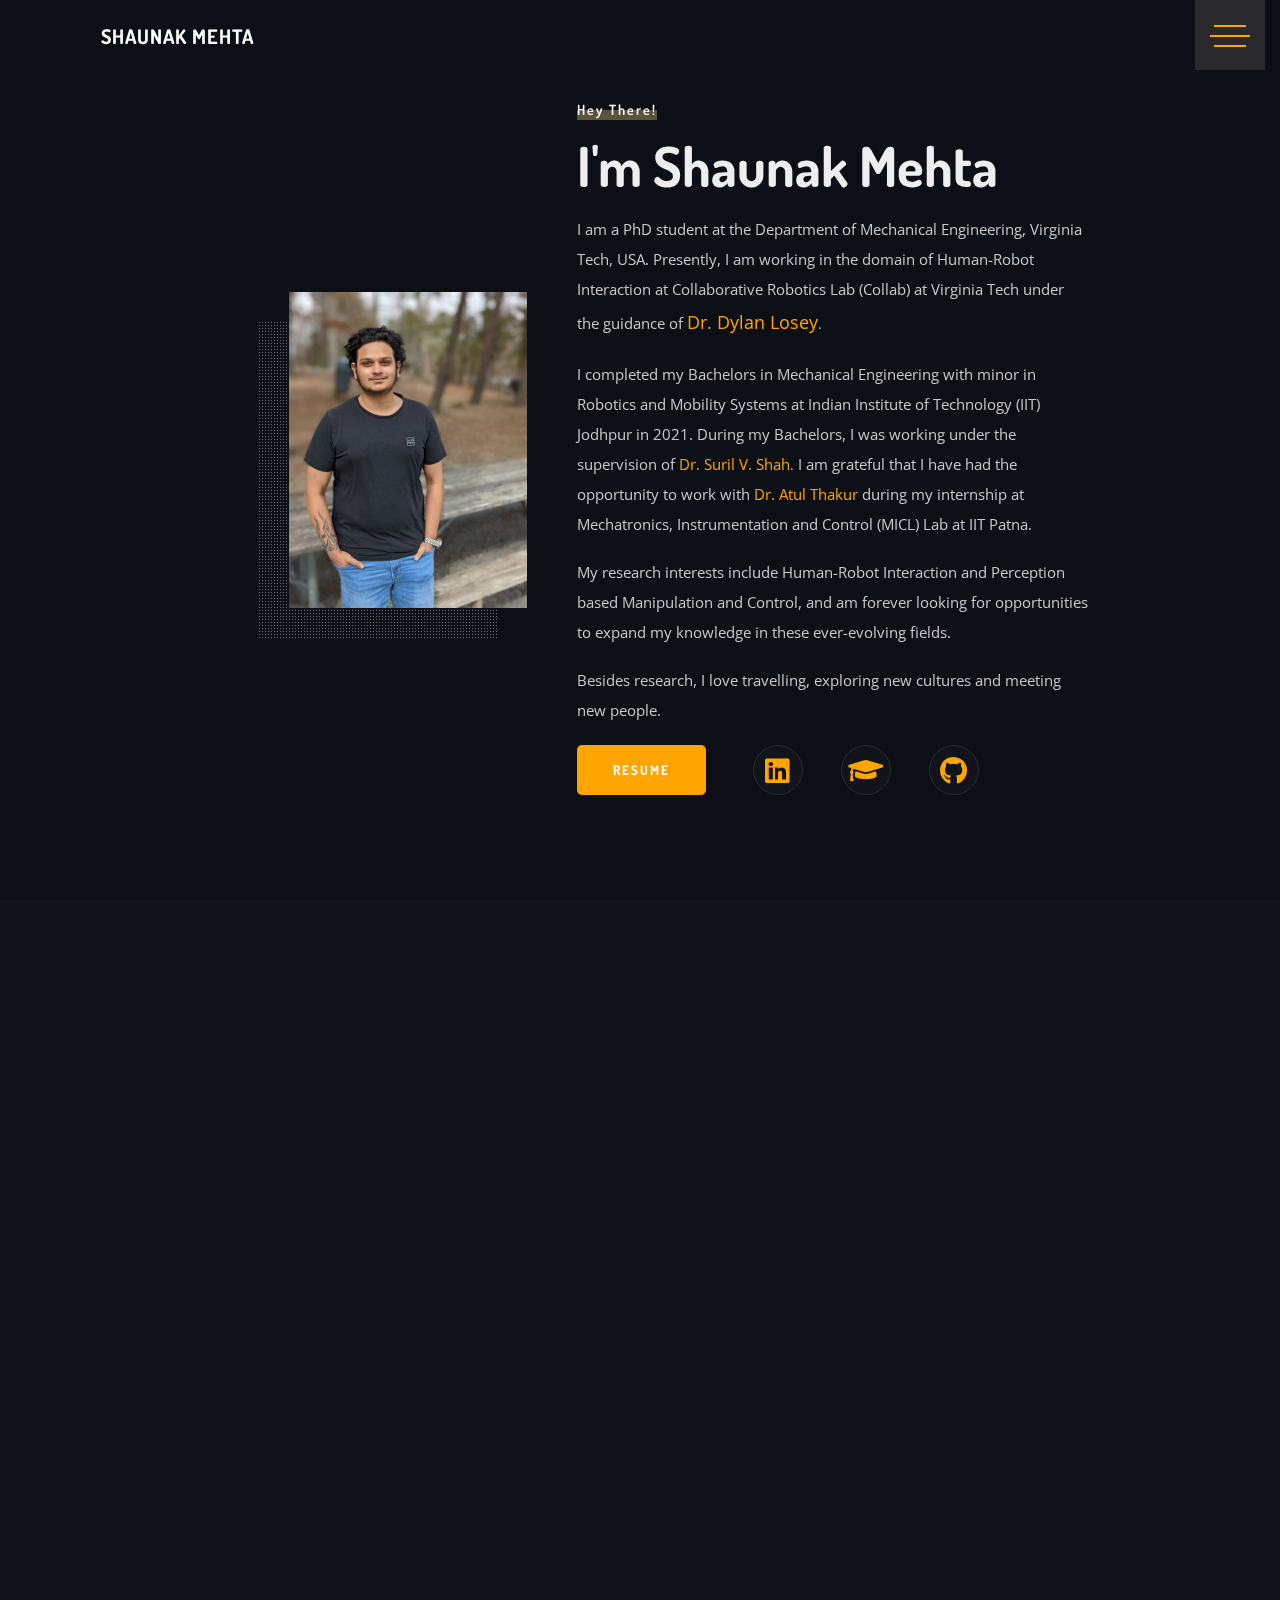
==== commit 2fbc409e: "update test" ====
--- a/index.html
+++ b/index.html
@@ -8,7 +8,7 @@
     	<!-- Metas -->
         <meta charset="utf-8">
 		<meta http-equiv="X-UA-Compatible" content="IE=edge" />
-        <meta name="viewport" content="width=device-width, initial-scale=1, maximum-scale=1, user-scalable=0" />
+        <meta name="viewport" content="width=1024, initial-scale=0, maximum-scale=0, user-scalable=0" />
 		<meta name="keywords" content="HTML5 Template Stark onepage themeforest" />
 		<meta name="description" content="Stark - Onepage Multi-Purpose HTML5 Template" />
 		<meta name="author" content="" />
--- a/css/style.css
+++ b/css/style.css
@@ -15,12 +15,10 @@
 	04 page
 	05 home
 	06 about
-	07 resume
-	08 portfolio
-	09 portfolio
+	
 	10 contact
 	11 Responsive
-	12 Theme Switch
+	
  	13 Footer
 ---------------------------------------------------------------- */
 /* ----------------------------------------------------------------
@@ -63,9 +61,9 @@
 /* img {
   width: 100%;
   height: auto;
-}
-
-img {
+} */
+
+/* img {
   width: 100%;
   height: auto;
 } */
@@ -157,10 +155,10 @@
 
 .sub-head-title {
   padding-bottom: 0px;
-  /* border-bottom: 1px dashed #847c7c; */
-  position: relative;
-}
-/* .sub-head-title:after {
+  border-bottom: 1px dashed #847c7c;
+  position: relative;
+}
+.sub-head-title:after {
   content: '';
   width: 10px;
   height: 10px;
@@ -169,7 +167,7 @@
   position: absolute;
   right: -10px;
   bottom: -5px;
-} */
+}
 
 .sub-head-title h5 {
   color: #fff;
@@ -451,7 +449,7 @@
   /* right: 100px; */
   /* top: -40px; */
   /* right: 70px; */
-  /* position: relative; */
+  position: relative;
   text-align:center;
   font-weight: 600;
   font-size: 20px;
@@ -495,9 +493,9 @@
 
 .page .content, .page.home {
   height: 100vh;
-  overflow-y: auto;
-  -ms-overflow-style: none;
-  overflow: -moz-scrollbars-none;
+  overflow-y: scroll;
+  /* -ms-overflow-style: none; */
+  /* overflow: -moz-scrollbars-none; */
 }
 
 .page .content::-webkit-scrollbar {
@@ -515,7 +513,7 @@
      [ 05 Start home ]
 -----------------------------------------------------------------*/
 .home .img {
-  background: #0D0F16;
+  /* background: #0D0F16; */
   height: 100vh;
   padding: 30px;
 }
@@ -540,7 +538,7 @@
 }
 .home .content:after {
   content: '';
-  position: absolute;
+  position: relative;
   top: 0;
   left: 33.3333%;
   width: 33.3333%;
@@ -821,301 +819,7 @@
 /* ----------------------------------------------------------------
      [ End about ]
 -----------------------------------------------------------------*/
-/* ----------------------------------------------------------------
-     [ 07 Start resume ]
------------------------------------------------------------------*/
-.resume .exp > div, .resume .edu > div {
-  margin-bottom: 40px;
-}
-.resume .exp .date, .resume .edu .date {
-  letter-spacing: 1px;
-  padding-top: 15px;
-}
-.resume .exp .date b, .resume .edu .date b {
-  font-size: 30px;
-  font-weight: 700;
-}
-.resume .exp h6, .resume .edu h6 {
-  color: #777;
-  font-size: 11px;
-  font-weight: 500;
-  text-transform: uppercase;
-  letter-spacing: 2px;
-  margin-bottom: 10px;
-}
-.resume .exp .right, .resume .edu .right {
-  padding-left: 30px;
-  border-left: 1px solid #eee;
-}
-.resume .exp h4, .resume .edu h4 {
-  font-size: 22px;
-  font-weight: 500;
-  margin-bottom: 15px;
-  position: relative;
-}
-.resume .exp h4:after, .resume .edu h4:after {
-  content: '';
-  width: 8px;
-  height: 8px;
-  background: #d0bb79;
-  border-radius: 50%;
-  position: absolute;
-  left: -35px;
-  top: 10px;
-}
-.resume .exp h4:before, .resume .edu h4:before {
-  content: '';
-  width: 20px;
-  height: 20px;
-  background: #0D0F16;
-  border-radius: 50%;
-  position: absolute;
-  left: -41px;
-  top: 4px;
-}
-.resume .exp p, .resume .edu p {
-  font-size: 13px;
-}
-.resume .exp {
-  margin-bottom: 80px;
-}
-.resume .skills .skill-item {
-  margin-bottom: 40px;
-}
-.resume .skills .skill-item:last-child {
-  margin-bottom: 0;
-}
-.resume .skills .skill-item h5 {
-  font-size: 12px;
-  font-weight: 400;
-  text-transform: uppercase;
-  letter-spacing: 2px;
-  margin-bottom: 10px;
-}
-.resume .skills .skill-progress {
-  height: 5px;
-  width: 100%;
-  background: #2A2A2E;
-  border-radius: 2px;
-  position: relative;
-}
-.resume .skills .skill-progress .progres {
-  position: absolute;
-  width: 10%;
-  height: 100%;
-  top: 0;
-  left: 0;
-  border-radius: 10px;
-  background: #d0bb79;
-  -webkit-transition: all 1.4s;
-  transition: all 1.4s;
-}
-.resume .skills .skill-progress .progres:before {
-  content: attr(data-value);
-  position: absolute;
-  top: -20px;
-  right: 0;
-  font-size: 10px;
-  font-weight: 700;
-}
-
-/* ----------------------------------------------------------------
-     [ End resume ]
------------------------------------------------------------------*/
-/* ----------------------------------------------------------------
-     [ 08 Start portfolio ]
------------------------------------------------------------------*/
-.portfolio .filtering .filter {
-  display: inline-block;
-  margin-bottom: 20px;
-}
-.portfolio .filtering span {
-  color: #999;
-  font-size: 12px;
-  font-weight: 600;
-  letter-spacing: 1px;
-  text-transform: uppercase;
-  margin: 0 5px;
-  padding: 8px 20px;
-  border: 1px solid #2A2A2E;
-  border-radius: 30px;
-  cursor: pointer;
-  -webkit-transition: all .4s;
-  transition: all .4s;
-}
-.portfolio .filtering .active {
-  background: #d0bb79;
-  border-color: #d0bb79;
-  color: #fff;
-}
-.portfolio .items {
-  margin-top: 20px;
-  padding: 0 10px;
-}
-.portfolio .item-img {
-  position: relative;
-  border-radius: 5px;
-  overflow: hidden;
-}
-.portfolio .item-img:hover .item-img-overlay:after {
-  width: 90%;
-}
-.portfolio .item-img:hover .item-img-overlay .icon {
-  -webkit-transform: translateX(0px);
-          transform: translateX(0px);
-  opacity: 1;
-  visibility: visible;
-  -webkit-transition-delay: .3s;
-          transition-delay: .3s;
-}
-.portfolio .item-img:hover .item-img-overlay p, .portfolio .item-img:hover .item-img-overlay h6 {
-  opacity: 1;
-  visibility: visible;
-  -webkit-transform: translateY(0px);
-          transform: translateY(0px);
-  -webkit-transition-delay: .3s;
-          transition-delay: .3s;
-}
-.portfolio .item-img:hover .item-img-overlay h6 {
-  -webkit-transition-delay: .5s;
-          transition-delay: .5s;
-}
-.portfolio .item-img-overlay {
-  position: absolute;
-  top: 0;
-  left: 0;
-  right: 0;
-  bottom: 0;
-  padding: 30px;
-  z-index: 3;
-  overflow: hidden;
-}
-.portfolio .item-img-overlay:after {
-  content: '';
-  width: 0;
-  height: 90%;
-  background: #12141C;
-  position: absolute;
-  top: 5%;
-  left: 5%;
-  -webkit-transition: all 0.4s cubic-bezier(0.57, 0.21, 0.69, 1.25);
-  transition: all 0.4s cubic-bezier(0.57, 0.21, 0.69, 1.25);
-  z-index: -1;
-}
-.portfolio .item-img-overlay .icon {
-  position: absolute;
-  right: 10%;
-  top: 10%;
-  width: 40px;
-  height: 40px;
-  line-height: 40px;
-  border-radius: 50%;
-  border: 1px solid #d0bb79;
-  text-align: center;
-  font-size: 20px;
-  color: #d0bb79;
-  -webkit-transition: all .5s;
-  transition: all .5s;
-  -webkit-transform: translateX(50px);
-          transform: translateX(50px);
-  opacity: 0;
-  visibility: hidden;
-}
-.portfolio .item-img-overlay .des {
-  position: absolute;
-  bottom: 10%;
-  left: 10%;
-  overflow: hidden;
-}
-.portfolio .item-img-overlay p {
-  color: #d0bb79;
-  font-weight: 600;
-  font-size: 13px;
-  opacity: 0;
-  visibility: hidden;
-  -webkit-transform: translateY(50px);
-          transform: translateY(50px);
-  -webkit-transition: all .4s;
-  transition: all .4s;
-}
-.portfolio .item-img-overlay h6 {
-  font-size: 15px;
-  margin-top: 5px;
-  opacity: 0;
-  visibility: hidden;
-  -webkit-transform: translateY(50px);
-          transform: translateY(50px);
-  -webkit-transition: all .4s;
-  transition: all .4s;
-}
-
-/* ----------------------------------------------------------------
-     [ End portfolio ]
------------------------------------------------------------------*/
-/* ----------------------------------------------------------------
-     [ 09 Start Blog ]
------------------------------------------------------------------*/
-.blog .item {
-  margin-bottom: 50px;
-}
-.blog .item .post-img {
-  position: relative;
-  border-radius: 10px 10px 0 0;
-  overflow: hidden;
-}
-.blog .item .date {
-  text-align: center;
-  position: absolute;
-  top: 30px;
-  right: 30px;
-  padding: 10px;
-  border-radius: 5px;
-  background: #d0bb79;
-  color: #fff;
-}
-.blog .item .date span {
-  font-weight: 700;
-  letter-spacing: 1px;
-  text-transform: uppercase;
-  display: block;
-  margin: 4px 0;
-}
-.blog .item .cont {
-  padding: 40px 20px;
-  width: calc(100% - 30px);
-  margin-left: 15px;
-  margin-top: -30px;
-  position: relative;
-  border-radius: 10px;
-  background: #12141C;
-  z-index: 3;
-}
-.blog .item .cont .tags {
-  padding: 5px 10px;
-  background: #d0bb79;
-  color: #0D0F16;
-  font-size: 12px;
-  font-weight: 700;
-  letter-spacing: 1px;
-  margin-bottom: 10px;
-}
-.blog .item .cont h4 {
-  font-weight: 300;
-  letter-spacing: 1px;
-  line-height: 1.6;
-  margin-bottom: 15px;
-}
-.blog .item .cont .more {
-  letter-spacing: 1px;
-  text-transform: uppercase;
-  margin-top: 30px;
-  color: #d0bb79;
-  border-bottom: 1px solid #2D2D32;
-}
-
-/* ----------------------------------------------------------------
-     [ End Blog ]
------------------------------------------------------------------*/
+
 /* ----------------------------------------------------------------
      [ 10 Start contact ]
 -----------------------------------------------------------------*/
@@ -1254,6 +958,14 @@
     padding-top: 80px;
   }
 
+  .js .pages-nav__item {
+    padding: 15px 0;
+    float: left;
+  }
+
+  .js .pages-nav__item .link {
+    margin: 0 30px;
+  }
   .js .pages-nav__item1 {
     padding: 15px 0;
     float: left;
@@ -1263,17 +975,9 @@
     margin: 0 30px;
   }
 
-  .js .pages-nav__item {
-    padding: 15px 0;
-    float: left;
-  }
-
-  .js .pages-nav__item .link {
-    margin: 0 30px;
-  }
 
   .home .img {
-    padding: 0px;
+    padding: 50px;
   }
 
   .home .img img {
@@ -1281,12 +985,9 @@
   }
 
   .home .img .pattern:after {
-    left: -30px;
-  }
-
-  .resume .exp .date b,
-  .resume .edu .date b {
-    font-size: 22px;
+    left: 0px;
+    top: 0px;
+    padding: 0%;
   }
 }
 @media screen and (max-width: 575px) {
@@ -1302,165 +1003,10 @@
   .about .intro {
     font-size: 17px;
   }
-
-  .resume .exp .date,
-  .resume .edu .date {
-    margin-bottom: 30px;
-    margin-left: 30px;
-  }
-
-  .resume .exp .date b,
-  .resume .edu .date b {
-    color: #d0bb79;
-  }
-
-  .resume .exp h4, .resume .edu h4 {
-    font-size: 20px;
-  }
-
-  .portfolio .filtering span {
-    margin: 0;
-    padding: 4px 10px;
-  }
-
-  .resume .exp .right,
-  .resume .edu .right {
-    margin-left: 15px;
-  }
-}
-
+}
 /* ----------------------------------------------------------------
      [ End Responsive ]
 -----------------------------------------------------------------*/
-/* ----------------------------------------------------------------
- 	 [ 12 Theme Switch ]
------------------------------------------------------------------*/
-
-/*-- toggle switch --*/
-.theme-switch-wrapper {
-  display: flex;
-  align-items: center; }
-
-.theme-switch-wrapper em {
-  margin-left: 10px;
-  font-size: 1rem; }
-
-.theme-switch {
-  display: inline-block;
-  position: relative;
-  width: 60px;
-  margin: 0; }
-
-.theme-switch input {
-  display: none; }
-
-/*-- //toggle switch --*/
-/*-- dark and light mode styling --*/
-.mode-container {
-  width: 24px;
-  height: 24px;
-  padding: 3px 0;
-  margin-left: 20px; }
-
-.gg-sun {
-  position: relative;
-  transform: scale(var(--ggs, 1));
-  height: 24px;
-  background: linear-gradient(180deg, currentColor 4px, transparent 0) no-repeat 5px -6px/2px 6px, linear-gradient(180deg, currentColor 4px, transparent 0) no-repeat 5px 14px/2px 6px, linear-gradient(180deg, currentColor 4px, transparent 0) no-repeat -8px 5px/6px 2px, linear-gradient(180deg, currentColor 4px, transparent 0) no-repeat 14px 5px/6px 2px;
-  border-radius: 100px;
-  box-shadow: inset 0 0 0 2px;
-  border: 6px solid transparent; }
-
-.gg-moon {
-  overflow: hidden;
-  position: relative;
-  transform: rotate(-135deg) scale(var(--ggs, 1));
-  width: 20px;
-  height: 20px;
-  border: 2px solid;
-  border-bottom: 2px solid transparent; }
-
-.gg-moon,
-.gg-moon:after {
-  display: block;
-  box-sizing: border-box;
-  border-radius: 50%; }
-
-.gg-moon:after {
-  content: "";
-  position: absolute;
-  width: 12px;
-  height: 18px;
-  border: 2px solid transparent;
-  box-shadow: 0 0 0 2px;
-  top: 8px;
-  left: 2px; }
-
-.gg-sun,
-.gg-sun:after,
-.gg-sun:before {
-  box-sizing: border-box;
-  display: block;
-  width: 24px; }
-
-.gg-sun:after,
-.gg-sun:before {
-  content: "";
-  position: absolute;
-  height: 2px;
-  border-right: 4px solid;
-  border-left: 4px solid;
-  left: -6px;
-  top: 5px; }
-
-.gg-sun:before {
-  transform: rotate(-45deg); }
-
-.gg-sun:after {
-  transform: rotate(45deg); }
-
-.mode-container i.gg-sun {
-  display: none; }
-
-.mode-container i.gg-moon {
-  display: block; }
-
-input:checked + .mode-container i.gg-sun {
-  display: block; }
-
-input:checked + .mode-container i.gg-moon {
-  display: none; }
-
-/*-- //dark and light mode styling --*/
-button.navbar-toggler .icon-close {
-  display: block; }
-
-button.navbar-toggler .icon-expand {
-  display: none; }
-
-button.navbar-toggler.collapsed .icon-close {
-  display: none; }
-
-button.navbar-toggler.collapsed .icon-expand {
-  display: block; }
-
-.phone a {
-  font-size: 18px;
-  color: var(--text-color);
-  font-weight: 500; }
-
-.phone a:hover {
-  text-decoration: underline; }
-
-
-
-.footer {
-  height: 50px;
-  margin-top: -50px;
-}
-.phone a span {
-  opacity: 0.5;
-  color: var(--secondary-color);
- }
+
 
 /*# sourceMappingURL=style.css.map */
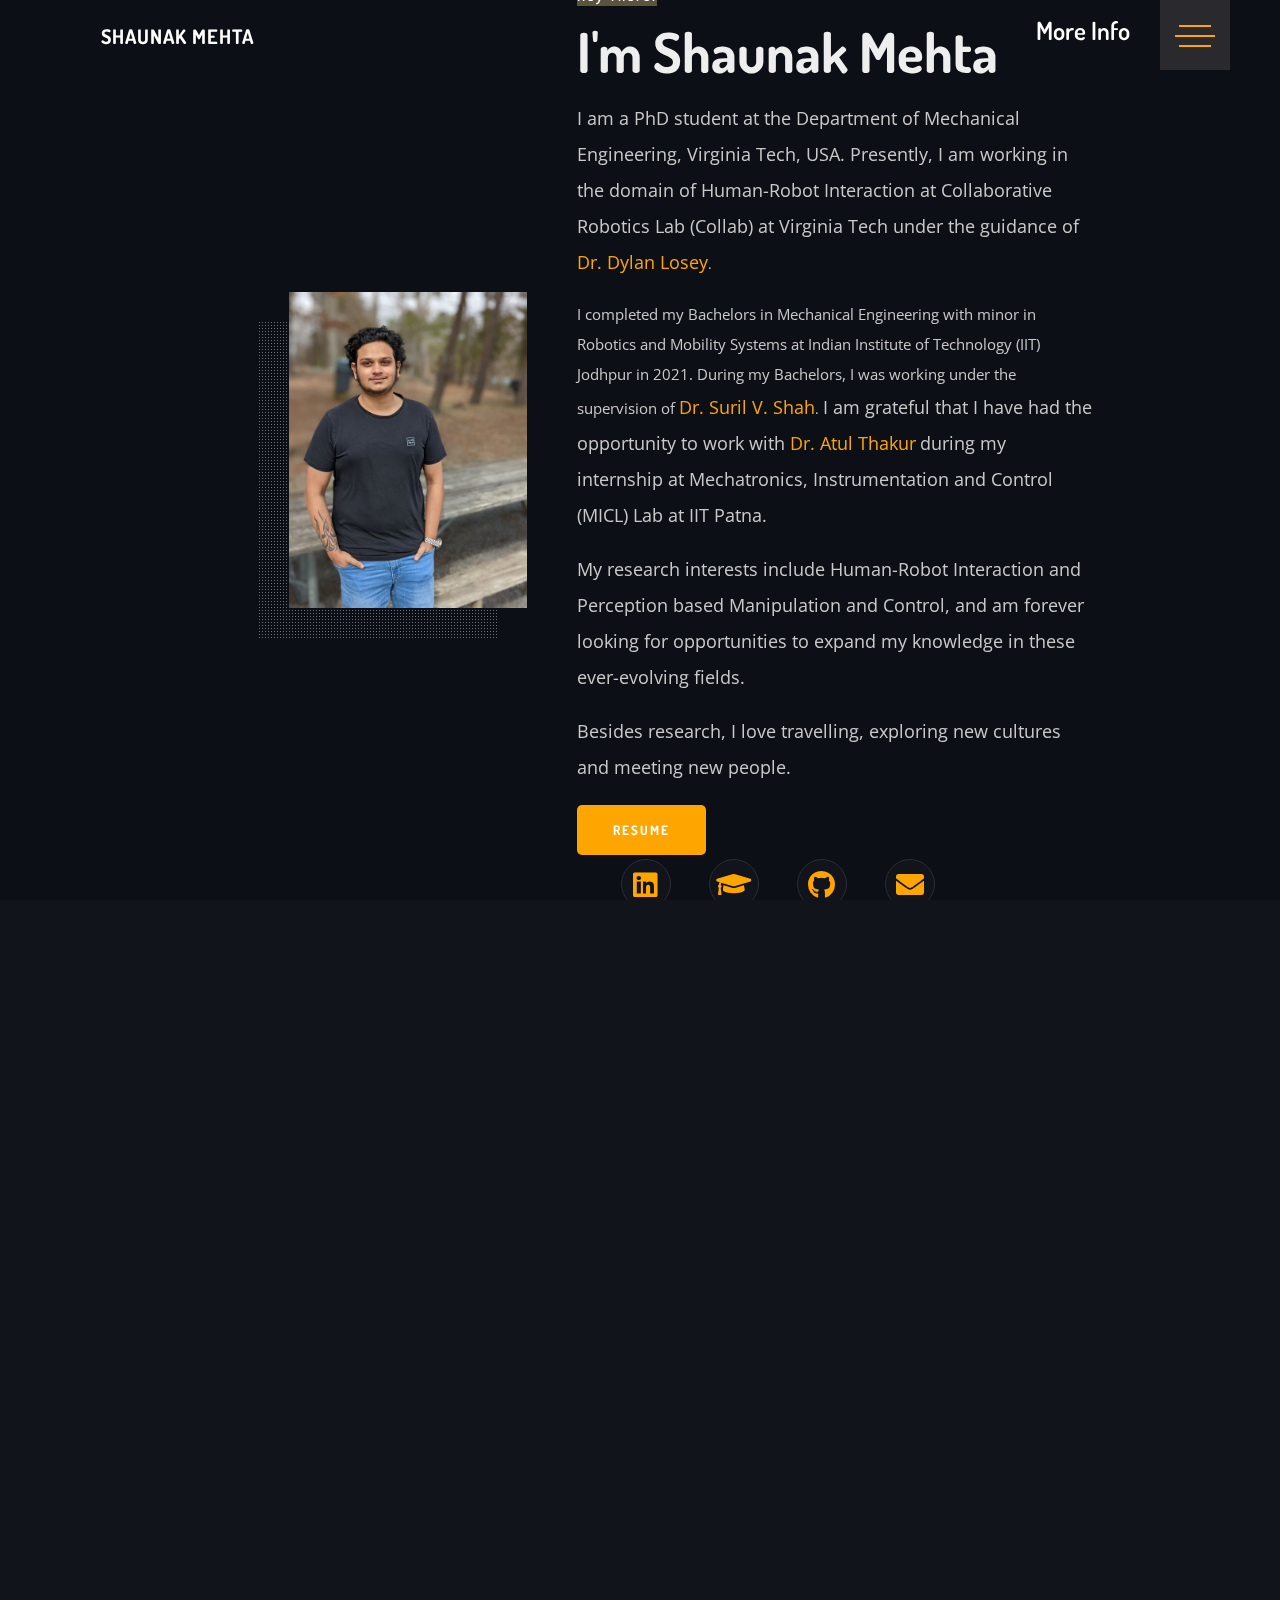
==== commit d27ee5da: "update test" ====
--- a/index.html
+++ b/index.html
@@ -47,7 +47,11 @@
 
         <!-- =====================================
         ==== Start nav-button -->
-
+        <header id="site-header" class="fixed-top">
+            <div>
+                <h6 style="text-align: right; margin-top: 15px; margin-right: 150px; font-size: 25px;"> More Info</h5>
+            </div>
+        </header>
 	    <div class="nav-button">
             <button class="menu-button menu-icon hover-target" id="menu-button"><span>Menu</span></button>
         </div>
@@ -86,6 +90,7 @@
                         </nav>
                     </div>
                 </header>
+                
                 <div class="container-fluid">
                     <div class="row">
                         <div class="col-xs-0 col-md-1">  </div>
@@ -102,10 +107,10 @@
                                     <h6>Hey There!</h6>
                                     <h1>I'm Shaunak Mehta</h1>
                                     <p>
-                                        <font style="font-size: 15px;">I am a PhD student at the Department of Mechanical Engineering, Virginia Tech,
+                                        <font style="font-size: 18px;">I am a PhD student at the Department of Mechanical Engineering, Virginia Tech,
                                             USA. Presently, I am working in the domain of Human-Robot Interaction at
                                             Collaborative Robotics Lab (Collab) at Virginia Tech under the guidance of
-                                        </font style="font-size: 15px;"> <a href="https://dylanlosey.com/"> <span class="underline-on-hover" style="font-size: 18px;">
+                                        </font style="font-size: 18px;"> <a href="https://dylanlosey.com/"> <span class="underline-on-hover" style="font-size: 18px;">
                                             Dr. Dylan Losey </span>
                                         </a>.
                                     </p>
@@ -114,24 +119,24 @@
                                         <font style="font-size: 15px;">I completed my Bachelors in Mechanical Engineering with minor in Robotics and
                                             Mobility Systems at Indian Institute of Technology (IIT) Jodhpur in 2021. During
                                             my Bachelors, I was working under the supervision of </font> <a
-                                            href="http://surilshah.weebly.com/"><span class="underline-on-hover" style="font-size: 15px;">
+                                            href="http://surilshah.weebly.com/"><span class="underline-on-hover" style="font-size: 18px;">
                                             Dr. Suril V. Shah</span>
-                                        </a>. <font style="font-size: 15px;">I am grateful that I have had the opportunity to work with </font> <a style="font-size: 15px;"
+                                        </a>. <font style="font-size: 18px;">I am grateful that I have had the opportunity to work with </font> <a style="font-size: 18px;"
                                             href="http://www.iitp.ac.in/~athakur/index.html"><span class="underline-on-hover">
                                             Dr. Atul Thakur</span>
                                         </a>
-                                        <font style="font-size: 15px;">during my internship at Mechatronics, Instrumentation and Control (MICL) Lab
+                                        <font style="font-size: 18px;">during my internship at Mechatronics, Instrumentation and Control (MICL) Lab
                                             at IIT Patna. </font>
                                     </p>
                                     <br>
                                     <p>
-                                        <font style="font-size: 15px;"> My research interests include Human-Robot Interaction and Perception based
+                                        <font style="font-size: 18px;"> My research interests include Human-Robot Interaction and Perception based
                                             Manipulation and Control, and am forever looking for opportunities to expand my
                                             knowledge in these ever-evolving fields. </font>
                                     </p>
                                     <br>
                                     <p>
-                                        <font style="font-size: 15px;"> Besides research, I love travelling, exploring new cultures and meeting new
+                                        <font style="font-size: 18px;"> Besides research, I love travelling, exploring new cultures and meeting new
                                             people.<br></font>
                                     </p>
     
@@ -155,6 +160,10 @@
                                             &emsp;&emsp;
                                             <a href="https://github.com/mehtashaunak"><span class="icon">
                                                     <i class="fab fa-github fa-2x" style="color:orange;"></i></span>
+                                            </a>
+                                            &emsp;&emsp;
+                                            <a href="https://mail.google.com/mail/u/0/?fs=1&tf=cm&source=mailto&to=mehtashaunak@vt.edu"><span class="icon">
+                                                    <i class="fa fa-envelope fa-2x" style="color:orange;"></i></span>
                                             </a>
                                             <!-- &emsp;&emsp;
                                             <a href="https://www.facebook.com/shaunak.mehta.54"><span class="icon">
--- a/css/style.css
+++ b/css/style.css
@@ -424,7 +424,7 @@
   position: absolute;
   /* float:right; */
   top: 0;
-  left: calc(100% - 85px);
+  left: calc(100% - 120px);
   background: #2A2A2E;
   border: 15px solid #2A2A2E;
   padding: 20px;
@@ -977,6 +977,7 @@
 
 
   .home .img {
+    display: block;
     padding: 50px;
   }
 
@@ -989,6 +990,11 @@
     top: 0px;
     padding: 0%;
   }
+  .home.caption{
+    overflow-x: hidden;
+    overflow-y: scroll;
+    position: sticky;
+  }
 }
 @media screen and (max-width: 575px) {
   .section-padding {
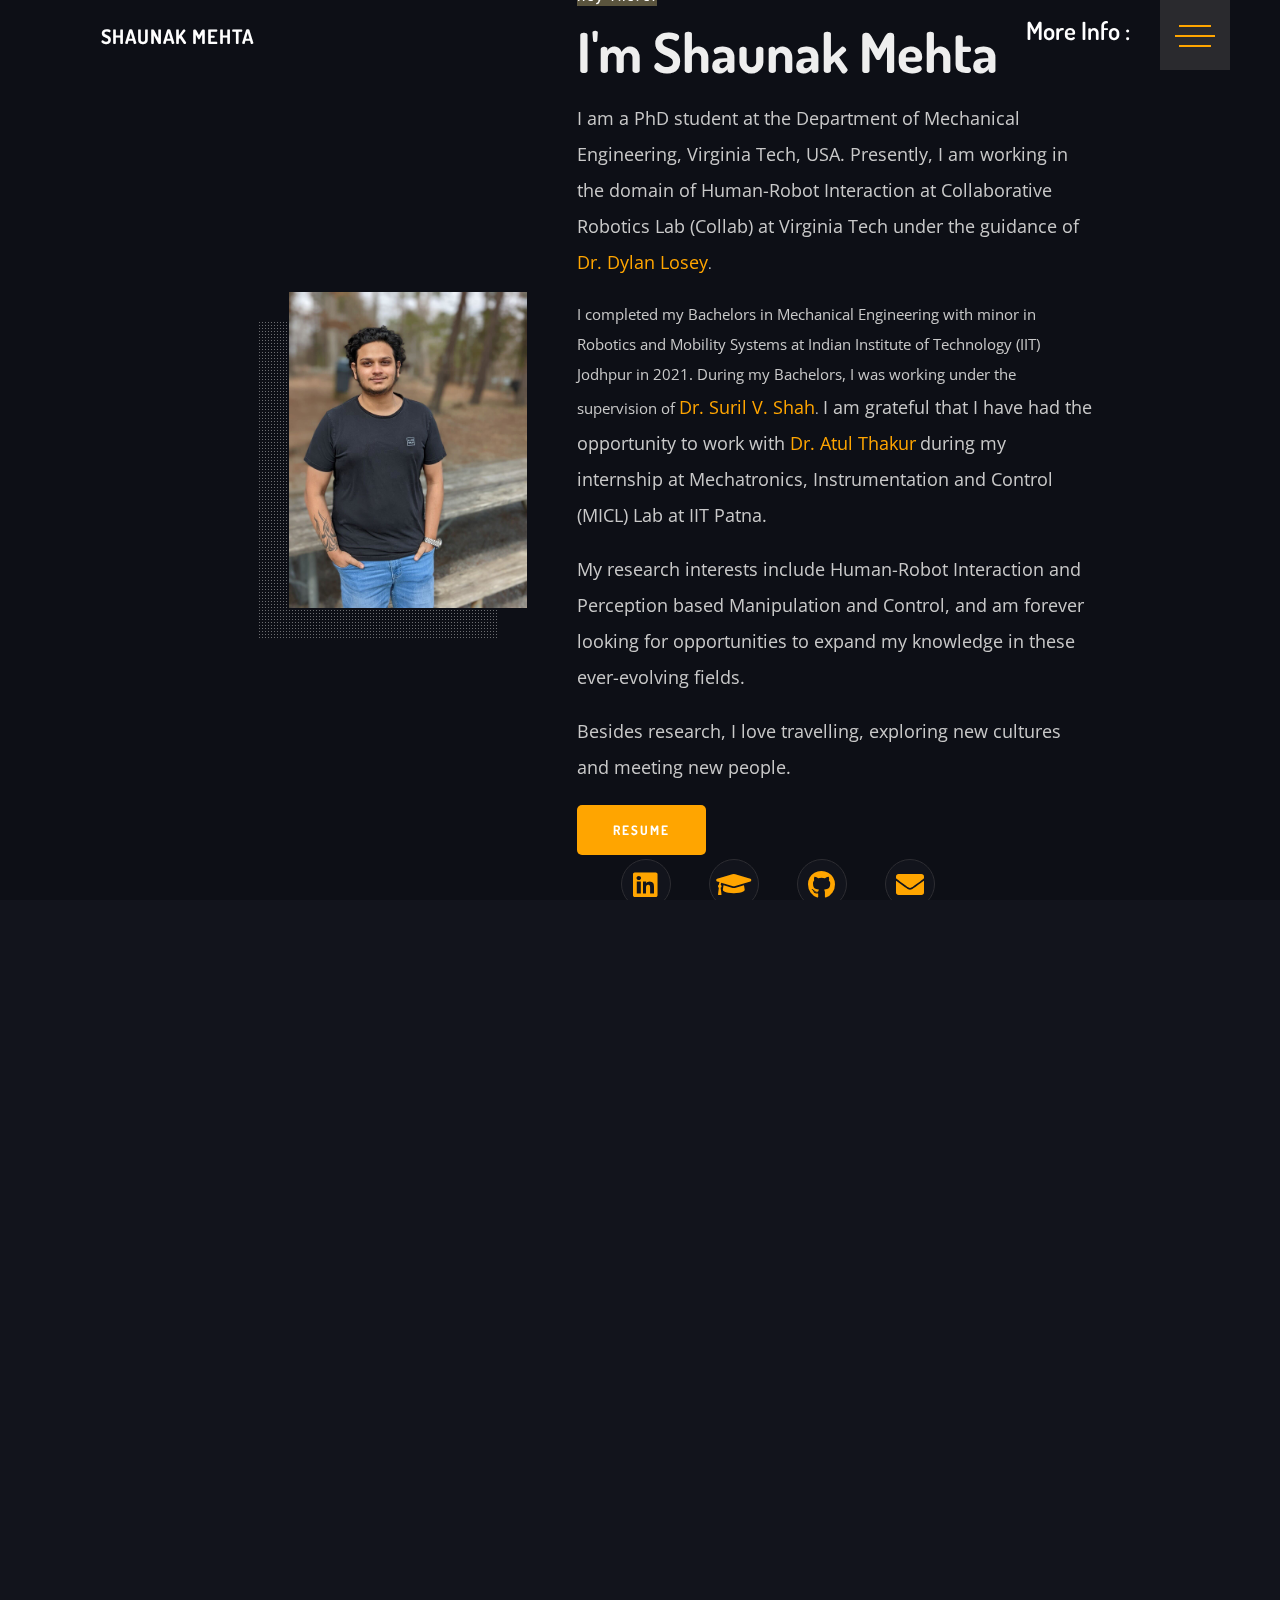
==== commit 495b1edc: "update test" ====
--- a/index.html
+++ b/index.html
@@ -49,7 +49,7 @@
         ==== Start nav-button -->
         <header id="site-header" class="fixed-top">
             <div>
-                <h6 style="text-align: right; margin-top: 15px; margin-right: 150px; font-size: 25px;"> More Info</h5>
+                <h6 style="text-align: right; margin-top: 15px; margin-right: 150px; font-size: 25px;"> More Info :</h5>
             </div>
         </header>
 	    <div class="nav-button">
--- a/css/style.css
+++ b/css/style.css
@@ -493,9 +493,10 @@
 
 .page .content, .page.home {
   height: 100vh;
-  overflow-y: scroll;
-  /* -ms-overflow-style: none; */
-  /* overflow: -moz-scrollbars-none; */
+  overflow-y: none;
+  overflow-x:hidden;
+  -ms-overflow-style: none;
+  overflow: -moz-scrollbars-none;
 }
 
 .page .content::-webkit-scrollbar {
@@ -978,7 +979,7 @@
 
   .home .img {
     display: block;
-    padding: 50px;
+    padding: 20px;
   }
 
   .home .img img {
@@ -991,11 +992,31 @@
     padding: 0%;
   }
   .home.caption{
-    overflow-x: hidden;
+    overflow-x:scroll;
     overflow-y: scroll;
     position: sticky;
   }
-}
+  .home .content .caption .social {
+    display: inline-block;
+    top: 50px;
+    margin-left: 0px;
+    right: 0px;
+    /* bottom: 0px; */
+    position: relative;
+  }
+  .home .content .caption .social .icon {
+    /* float:right; */
+    width: 50px;
+    height: 50px;
+    line-height: 60px;
+    text-align: center;
+    border-radius: 50%;
+    background: #12141C;
+    border: 1px solid #2D2D32;
+    margin: 0 2px;
+    -webkit-transition: all .4s;
+    transition: all .4s;
+  }
 @media screen and (max-width: 575px) {
   .section-padding {
     padding: 60px 15px;
@@ -1009,10 +1030,50 @@
   .about .intro {
     font-size: 17px;
   }
+  .home .img {
+    display: block;
+    padding: 20px;
+  }
+
+  .home .img img {
+    margin: 0;
+  }
+
+  .home .img .pattern:after {
+    left: 0px;
+    top: 0px;
+    padding: 0%;
+  }
+  .home.caption{
+    overflow-x:scroll;
+    overflow-y: scroll;
+    position: sticky;
+  }
+  .home .content .caption .social {
+    display: inline-block;
+    top: 50px;
+    margin-left: 0px;
+    right: 0px;
+    /* bottom: 0px; */
+    position: relative;
+  }
+  .home .content .caption .social .icon {
+    /* float:right; */
+    width: 50px;
+    height: 50px;
+    line-height: 60px;
+    text-align: center;
+    border-radius: 50%;
+    background: #12141C;
+    border: 1px solid #2D2D32;
+    margin: 0 2px;
+    -webkit-transition: all .4s;
+    transition: all .4s;
+  }
 }
 /* ----------------------------------------------------------------
      [ End Responsive ]
 -----------------------------------------------------------------*/
 
-
-/*# sourceMappingURL=style.css.map */
+}
+/*# sourceMappingURL=style.css.map */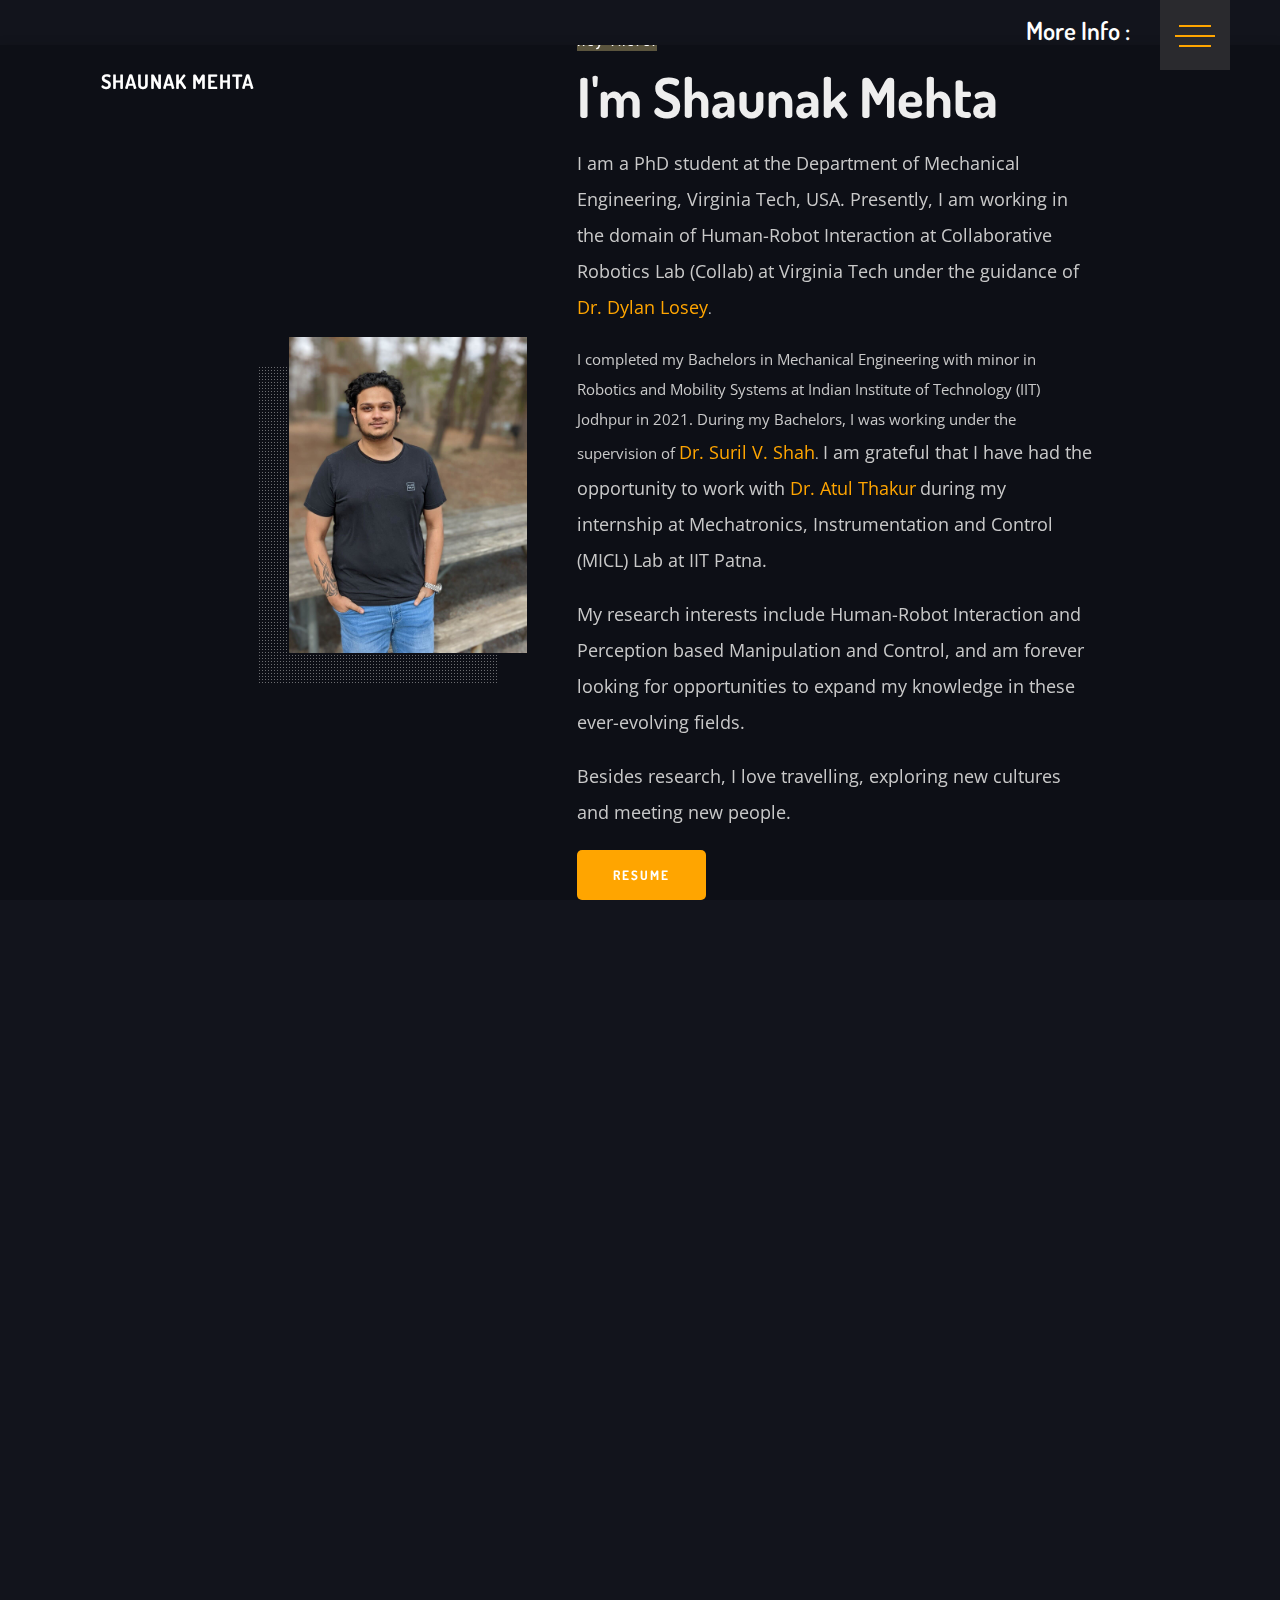
==== commit aec085d4: "update test" ====
--- a/index.html
+++ b/index.html
@@ -47,7 +47,7 @@
 
         <!-- =====================================
         ==== Start nav-button -->
-        <header id="site-header" class="fixed-top">
+        <header id="site-header">
             <div>
                 <h6 style="text-align: right; margin-top: 15px; margin-right: 150px; font-size: 25px;"> More Info :</h5>
             </div>
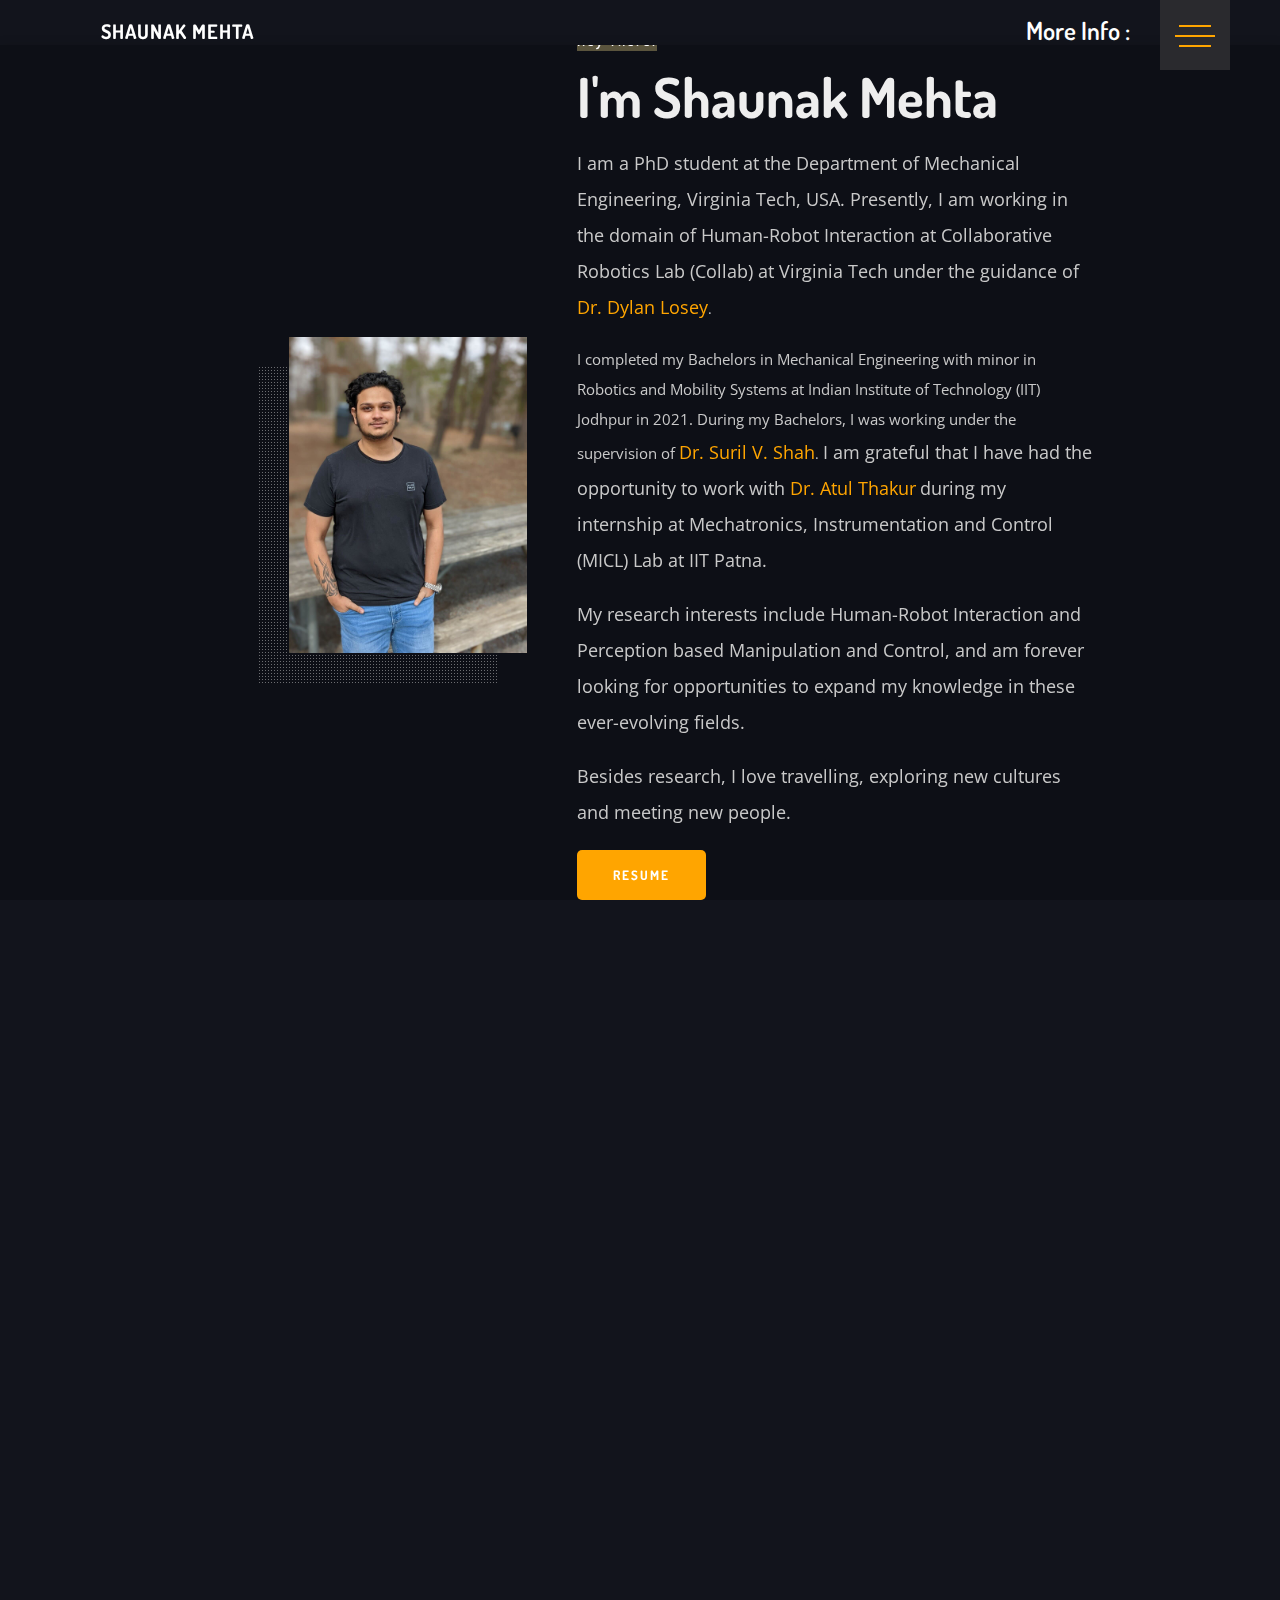
==== commit 9ee5a0e5: "update test" ====
--- a/index.html
+++ b/index.html
@@ -85,7 +85,7 @@
                 <header id="site-header" class="fixed-top">
                     <div class="container">
                         <nav class="navbar navbar-expand-lg stroke" align:left>
-                            <a class="link link--page hover-target" style="font-size: 20px; top:15px;" href="index.html"><span class="underline-title-on-hover">Shaunak Mehta</span></a>
+                            <a class="link link--page hover-target" style="font-size: 20px; top:-35px;" href="index.html"><span class="underline-title-on-hover">Shaunak Mehta</span></a>
                             <div class="logo"></div>
                         </nav>
                     </div>
--- a/css/style.css
+++ b/css/style.css
@@ -978,7 +978,6 @@
 
 
   .home .img {
-    display: block;
     padding: 20px;
   }
 
@@ -1031,7 +1030,6 @@
     font-size: 17px;
   }
   .home .img {
-    display: block;
     padding: 20px;
   }
 
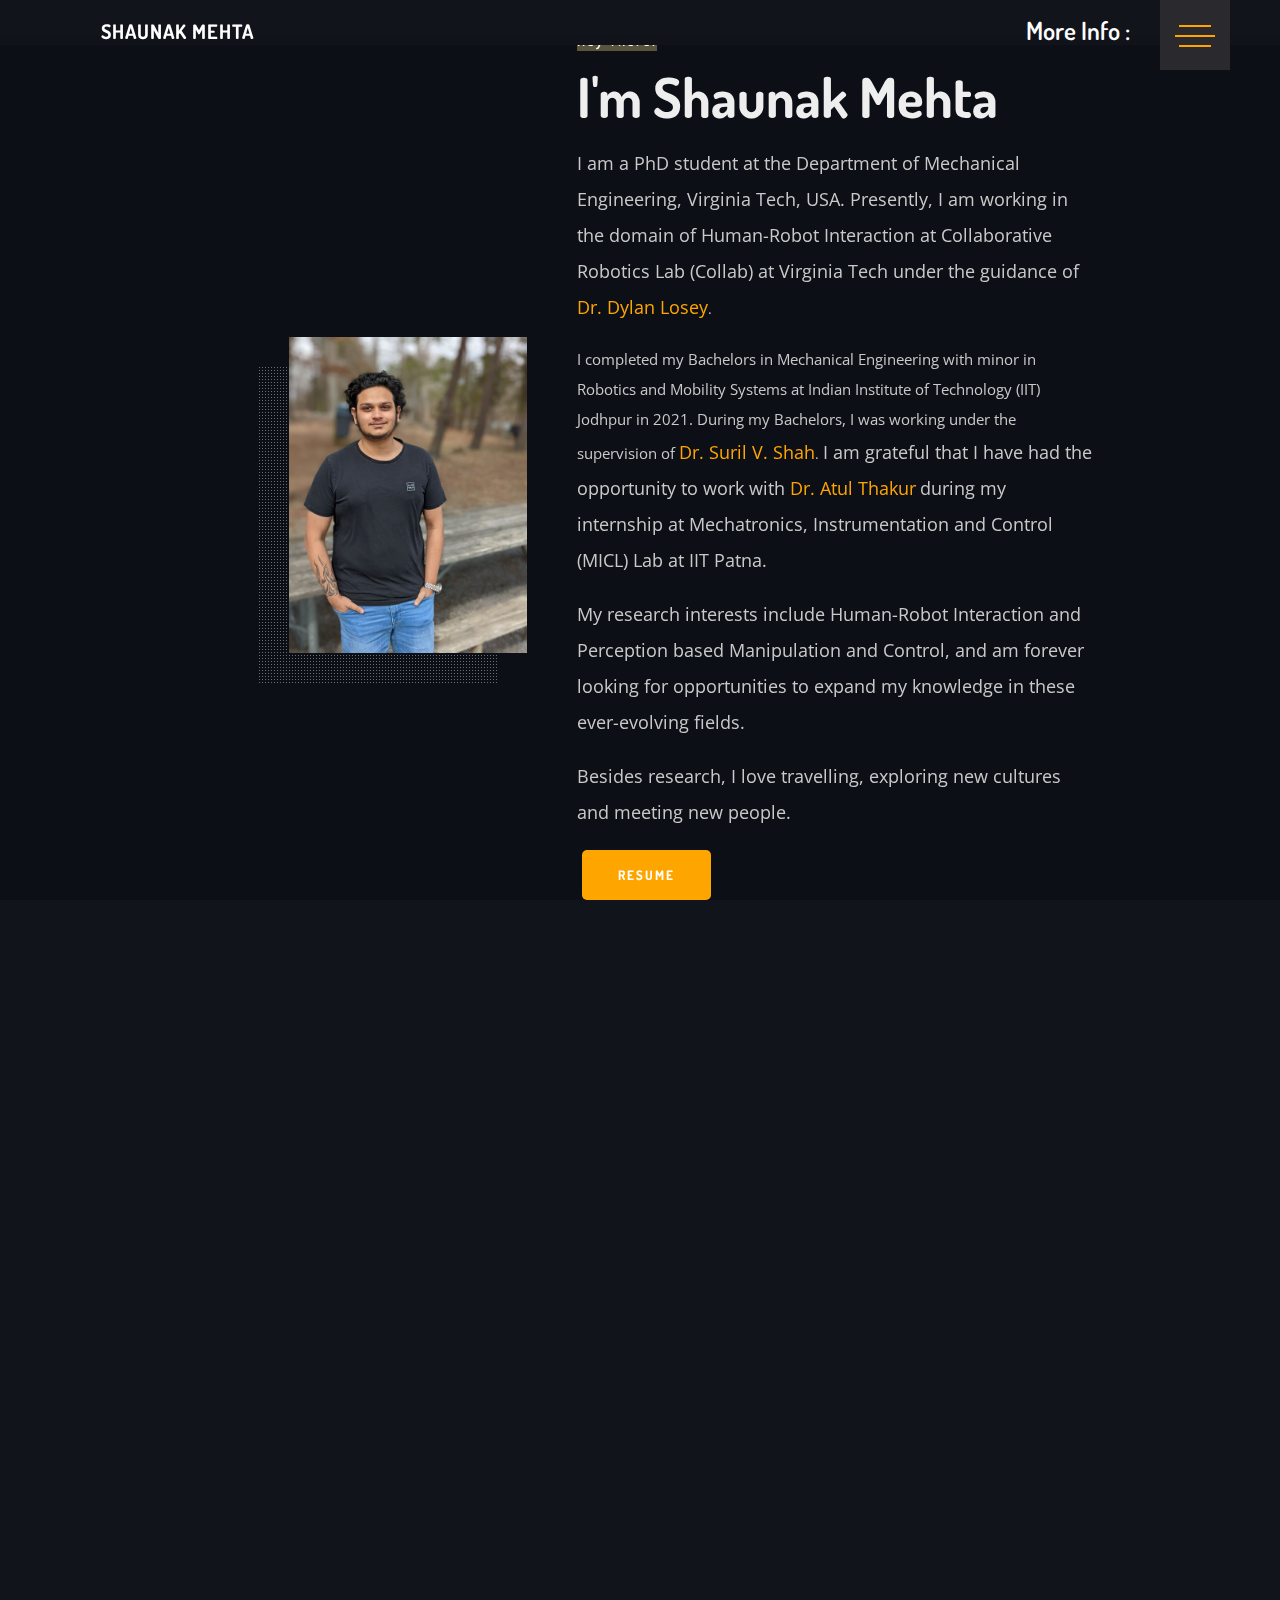
==== commit 415f5862: "update test" ====
--- a/index.html
+++ b/index.html
@@ -81,7 +81,7 @@
         <div class="pages-stack">
 
             <!-- Home -->
-            <div class="page home" id="page-home">
+            <div class="page about" id="page-home">
                 <header id="site-header" class="fixed-top">
                     <div class="container">
                         <nav class="navbar navbar-expand-lg stroke" align:left>
--- a/css/style.css
+++ b/css/style.css
@@ -510,18 +510,20 @@
 /* ----------------------------------------------------------------
      [ End page ]
 -----------------------------------------------------------------*/
-/* ----------------------------------------------------------------
-     [ 05 Start home ]
------------------------------------------------------------------*/
-.home .img {
+
+/* ----------------------------------------------------------------
+     [ 06 Start about ]
+-----------------------------------------------------------------*/
+
+.about .img {
   /* background: #0D0F16; */
   height: 100vh;
   padding: 30px;
 }
-.home .img .pattern {
-  position: relative;
-}
-.home .img .pattern:after {
+.about .img .pattern {
+  position: relative;
+}
+.about .img .pattern:after {
   content: '';
   width: 100%;
   height: 100%;
@@ -532,12 +534,12 @@
   top: 30px;
   opacity: .5;
 }
-.home .img img {
+.about .img img {
   position: relative;
   margin-left: 150px;
   z-index: 2;
 }
-.home .content:after {
+.about .content:after {
   content: '';
   position: relative;
   top: 0;
@@ -549,10 +551,10 @@
   opacity: .8;
   z-index: -1;
 }
-.home .content .caption {
+.about .content .caption {
   margin-left: 100px;
 }
-.home .content .caption h6 {
+.about .content .caption h6 {
   font-size: 14px;
   letter-spacing: 2px;
   display: inline-block;
@@ -560,7 +562,7 @@
   position: relative;
   z-index: 3;
 }
-.home .content .caption h6:after {
+.about .content .caption h6:after {
   content: '';
   width: 100%;
   height: 10px;
@@ -571,12 +573,12 @@
   opacity: .4;
   z-index: -1;
 }
-.home .content .caption h1 {
+.about .content .caption h1 {
   color: #eee;
   font-weight: 700;
   margin-bottom: 15px;
 }
-.home .content .caption .social {
+.about .content .caption .social {
   display: inline-block;
   /* top: -20px; */
   margin-left: 50px;
@@ -585,7 +587,7 @@
   position: relative;
   
 }
-.home .content .caption .social .icon {
+.about .content .caption .social .icon {
   float:right;
   width: 50px;
   height: 50px;
@@ -598,18 +600,13 @@
   -webkit-transition: all .4s;
   transition: all .4s;
 }
-.home .content .caption .social .icon:hover {
+.about .content .caption .social .icon:hover {
   border-style: dashed;
   color: #ffa500;
   border-color: #ffa500;
 }
 
-/* ----------------------------------------------------------------
-     [ End home ]
------------------------------------------------------------------*/
-/* ----------------------------------------------------------------
-     [ 06 Start about ]
------------------------------------------------------------------*/
+
 .about .intro {
   color: #eee;
   font-weight: 600;
@@ -906,20 +903,20 @@
             order: 0;
   }
 
-  .home .img {
+  .about .img {
     padding: 0;
   }
-  .home .img .pattern:after {
+  .about .img .pattern:after {
     left: 40px;
     top: 30px;
   }
-  .home .img img {
+  .about .img img {
     margin-left: 70px;
   }
-  .home .content .caption {
+  .about .content .caption {
     margin-left: 20px;
   }
-  .home .content .caption h1 {
+  .about .content .caption h1 {
     font-size: 40px;
   }
 }
@@ -977,25 +974,25 @@
   }
 
 
-  .home .img {
+  .about .img {
     padding: 20px;
   }
 
-  .home .img img {
+  .about .img img {
     margin: 0;
   }
 
-  .home .img .pattern:after {
+  .about .img .pattern:after {
     left: 0px;
     top: 0px;
     padding: 0%;
   }
-  .home.caption{
+  .about.caption{
     overflow-x:scroll;
     overflow-y: scroll;
     position: sticky;
   }
-  .home .content .caption .social {
+  .about .content .caption .social {
     display: inline-block;
     top: 50px;
     margin-left: 0px;
@@ -1003,7 +1000,7 @@
     /* bottom: 0px; */
     position: relative;
   }
-  .home .content .caption .social .icon {
+  .about .content .caption .social .icon {
     /* float:right; */
     width: 50px;
     height: 50px;
@@ -1029,25 +1026,25 @@
   .about .intro {
     font-size: 17px;
   }
-  .home .img {
+  .about .img {
     padding: 20px;
   }
 
-  .home .img img {
+  .about .img img {
     margin: 0;
   }
 
-  .home .img .pattern:after {
+  .about .img .pattern:after {
     left: 0px;
     top: 0px;
     padding: 0%;
   }
-  .home.caption{
+  .about.caption{
     overflow-x:scroll;
     overflow-y: scroll;
     position: sticky;
   }
-  .home .content .caption .social {
+  .about .content .caption .social {
     display: inline-block;
     top: 50px;
     margin-left: 0px;
@@ -1055,7 +1052,7 @@
     /* bottom: 0px; */
     position: relative;
   }
-  .home .content .caption .social .icon {
+  .about .content .caption .social .icon {
     /* float:right; */
     width: 50px;
     height: 50px;
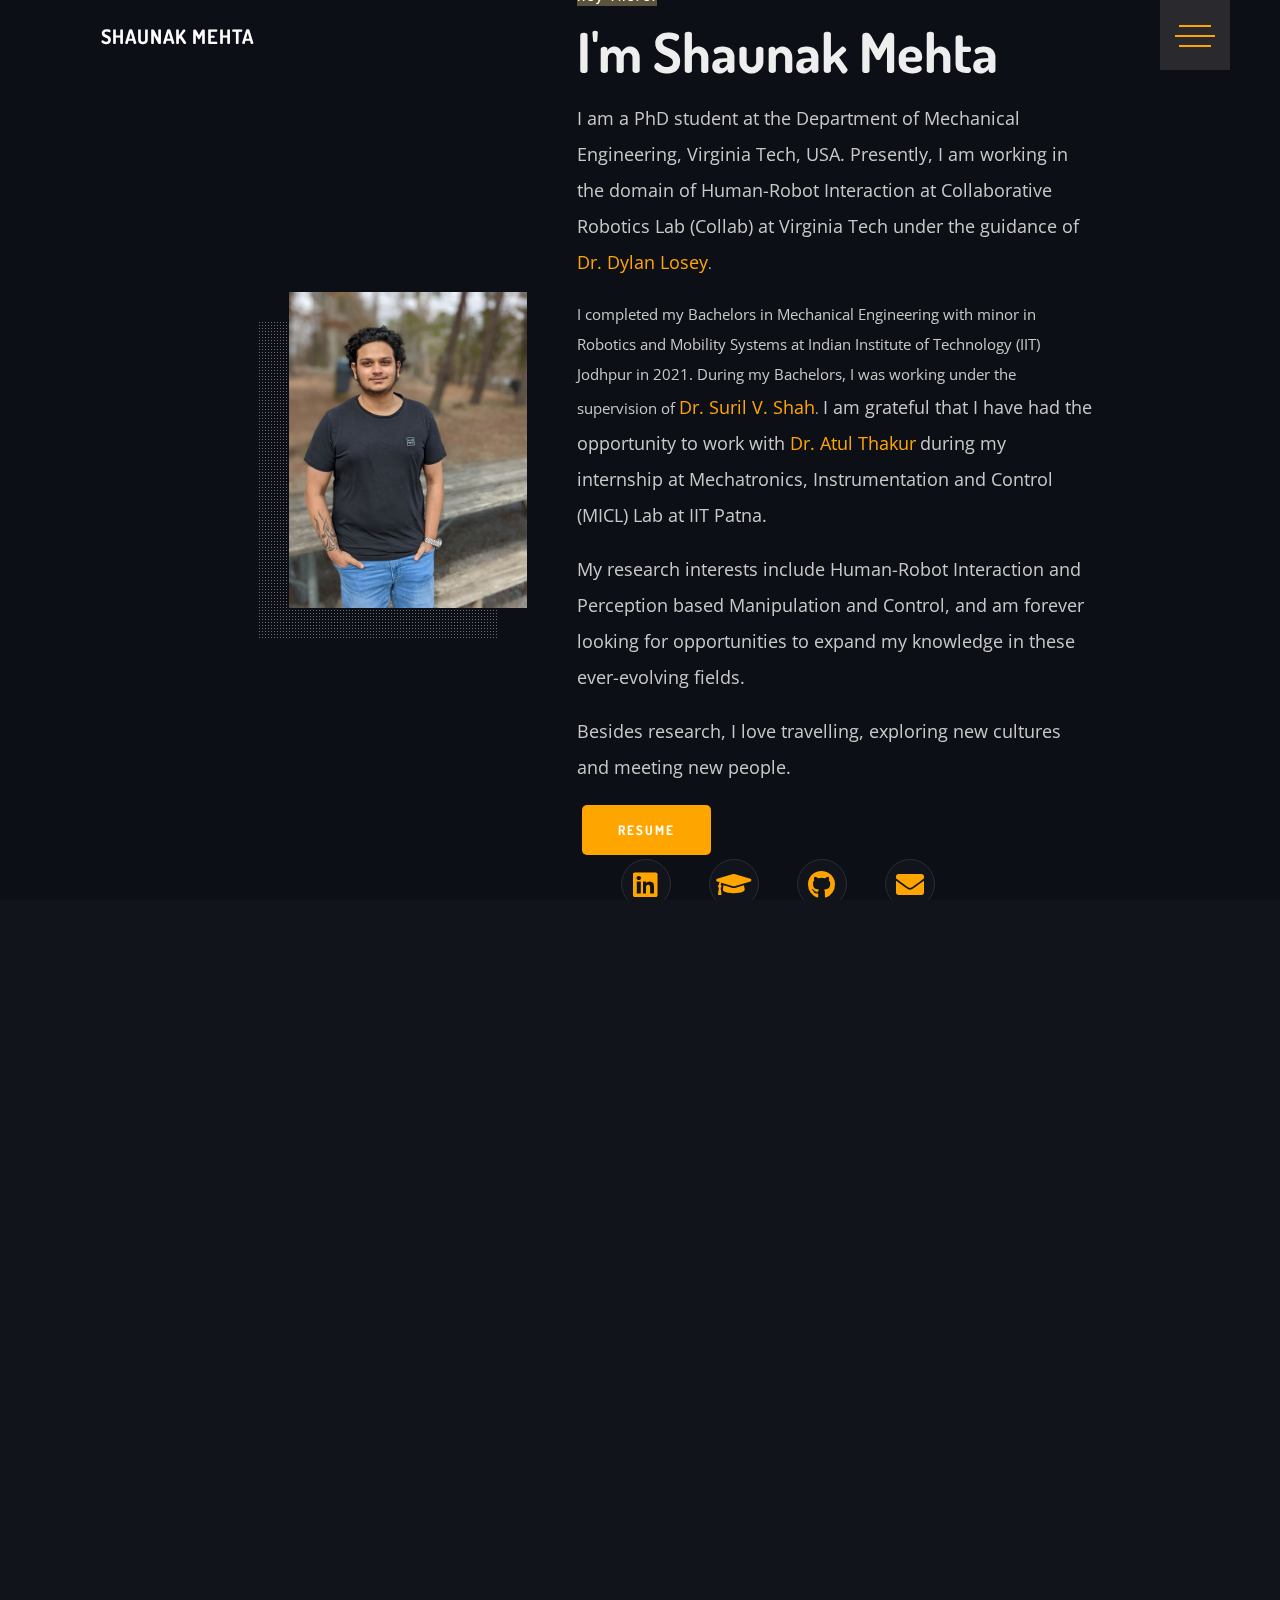
==== commit 9bee90c3: "update test" ====
--- a/index.html
+++ b/index.html
@@ -47,11 +47,11 @@
 
         <!-- =====================================
         ==== Start nav-button -->
-        <header id="site-header">
+        <!-- <header id="site-header-1">
             <div>
                 <h6 style="text-align: right; margin-top: 15px; margin-right: 150px; font-size: 25px;"> More Info :</h5>
             </div>
-        </header>
+        </header> -->
 	    <div class="nav-button">
             <button class="menu-button menu-icon hover-target" id="menu-button"><span>Menu</span></button>
         </div>
@@ -85,9 +85,9 @@
                 <header id="site-header" class="fixed-top">
                     <div class="container">
                         <nav class="navbar navbar-expand-lg stroke" align:left>
-                            <a class="link link--page hover-target" style="font-size: 20px; top:-35px;" href="index.html"><span class="underline-title-on-hover">Shaunak Mehta</span></a>
-                            <div class="logo"></div>
+                            <a class="link link--page hover-target" style="font-size: 20px; top:15px;" href="index.html"><span class="underline-title-on-hover">Shaunak Mehta</span></a>
                         </nav>
+                        <!-- <div class="logo"> <h6 style="text-align: right;">More Info</h6></div> -->
                     </div>
                 </header>
                 
--- a/css/style.css
+++ b/css/style.css
@@ -391,11 +391,11 @@
 -----------------------------------------------------------------*/
 .logo {
   
-  /* float:right; */
-  top: 30px;
-  right: 30px;
-  position: absolute;
-  z-index: 9999999999;
+  float:right;
+  /* top: 30px;
+  right: 30px; */
+  /* position: absolute; */
+  /* z-index: 0; */
   width: 70px;
 }
 
